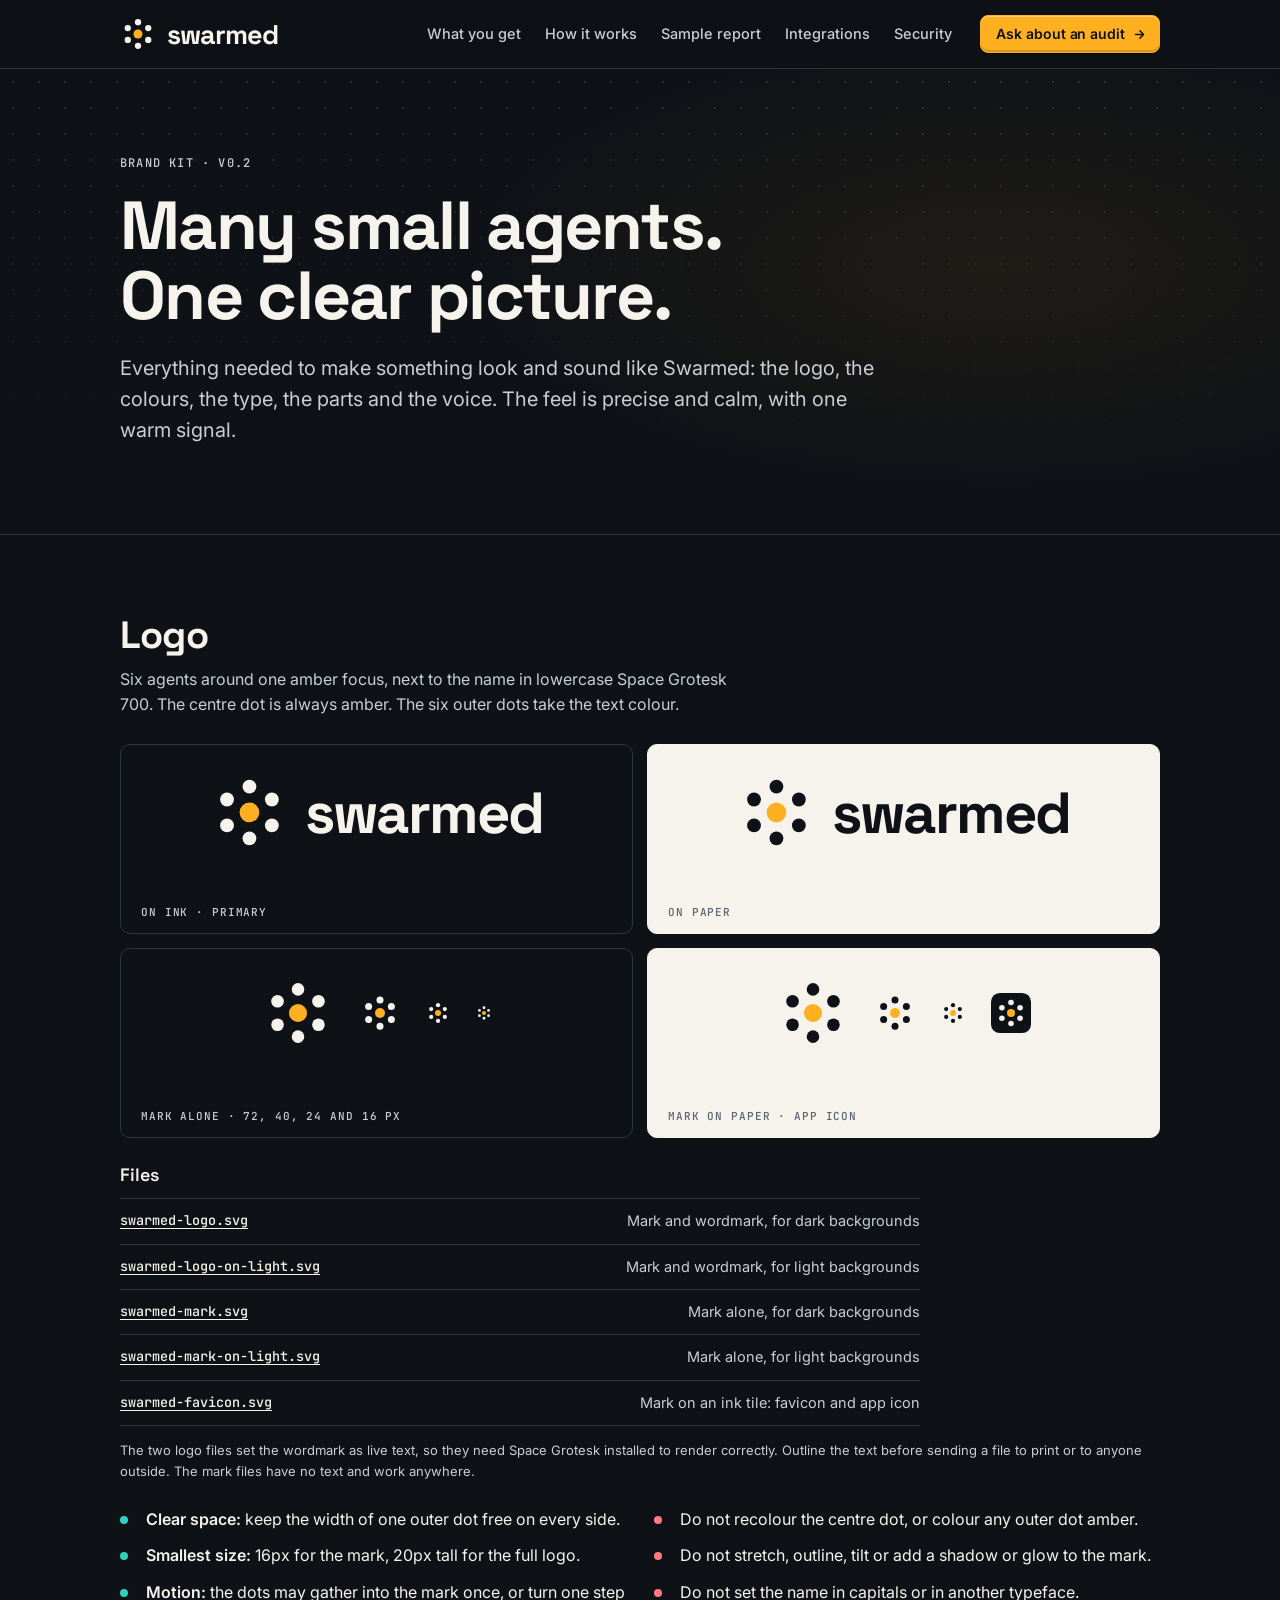
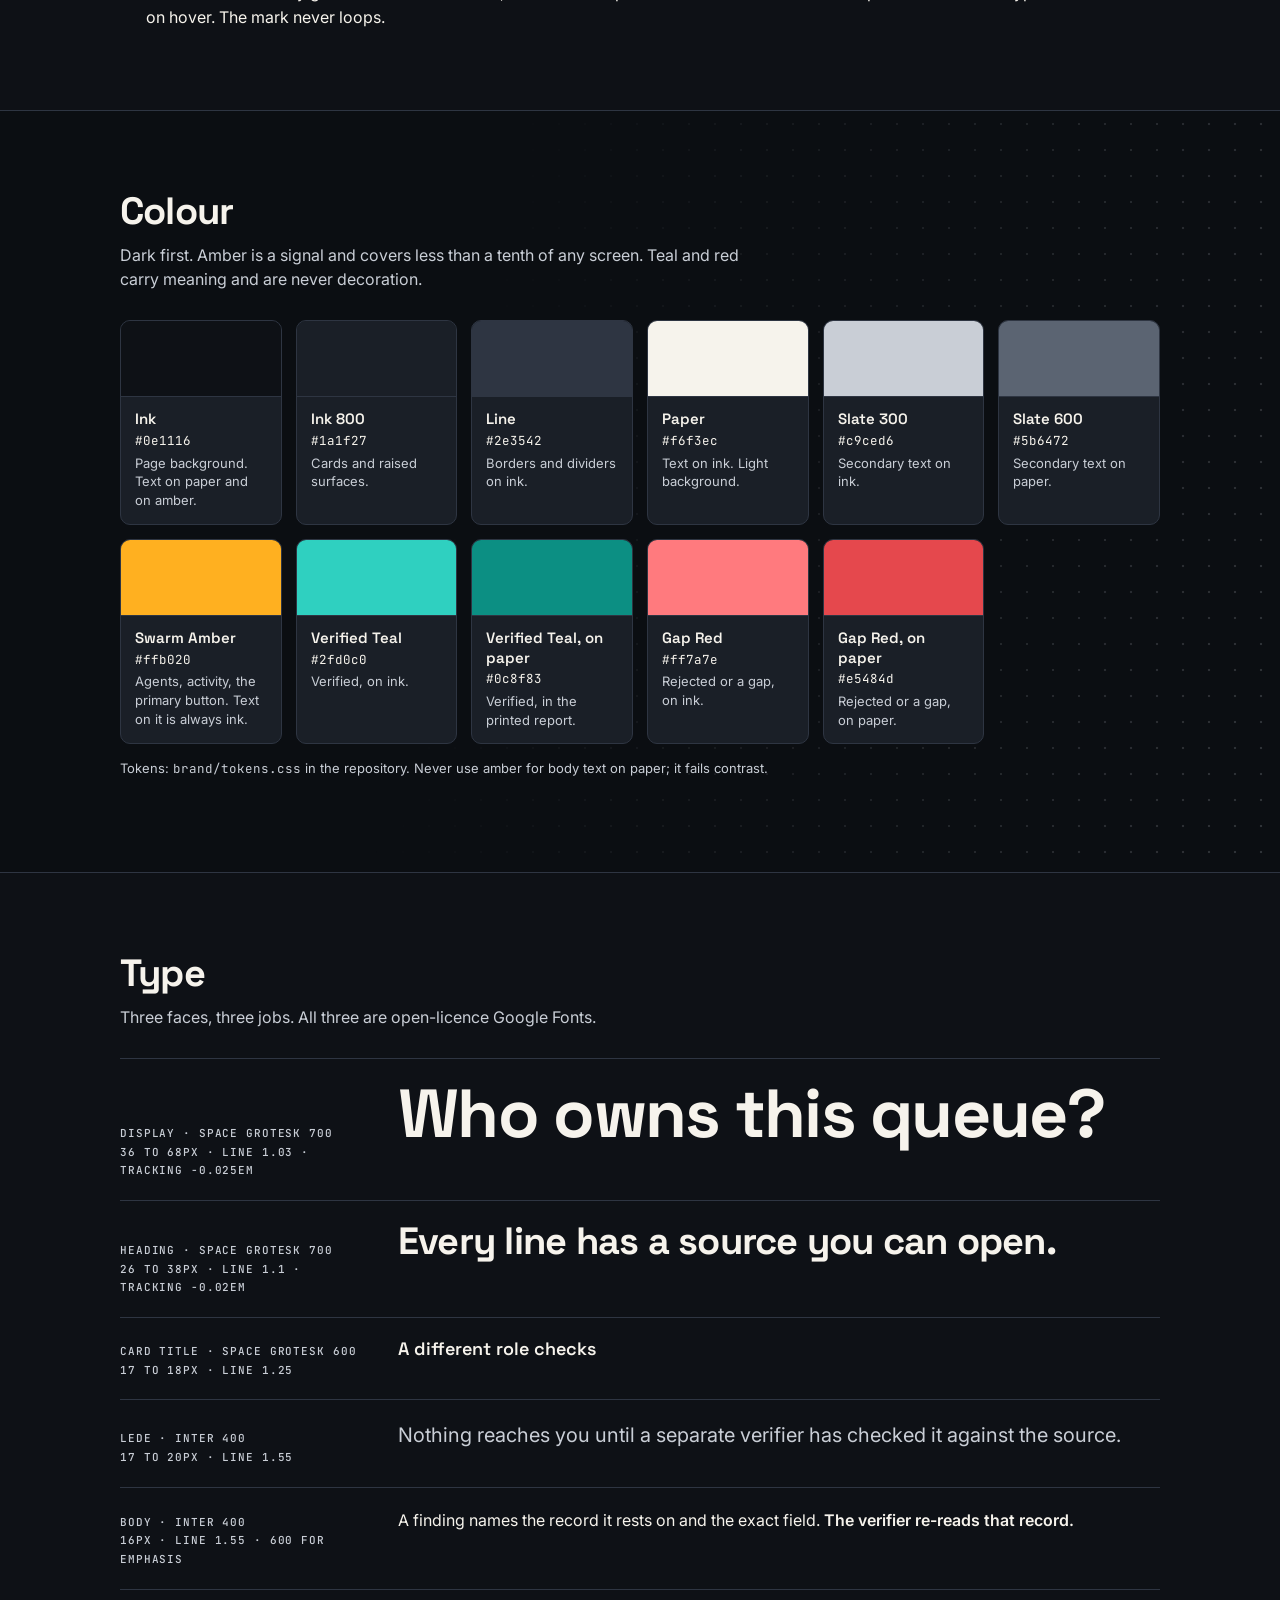
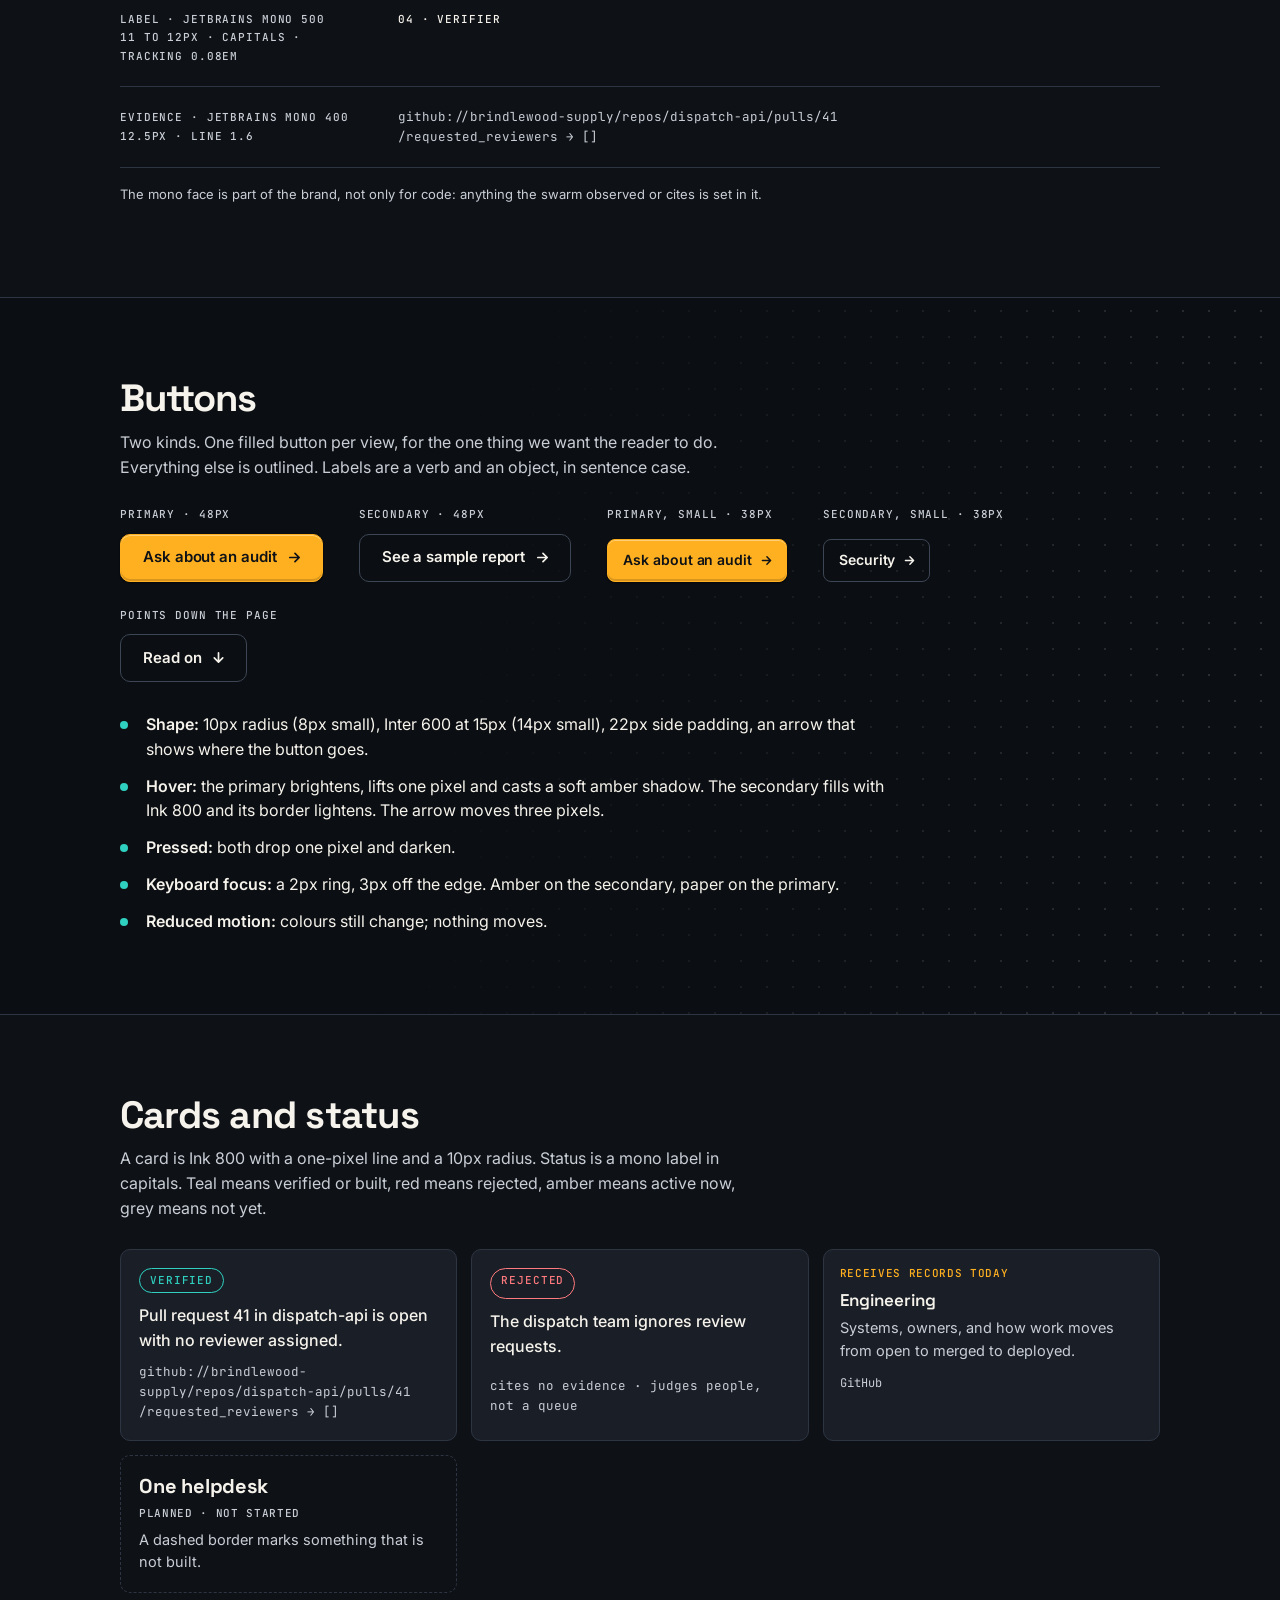
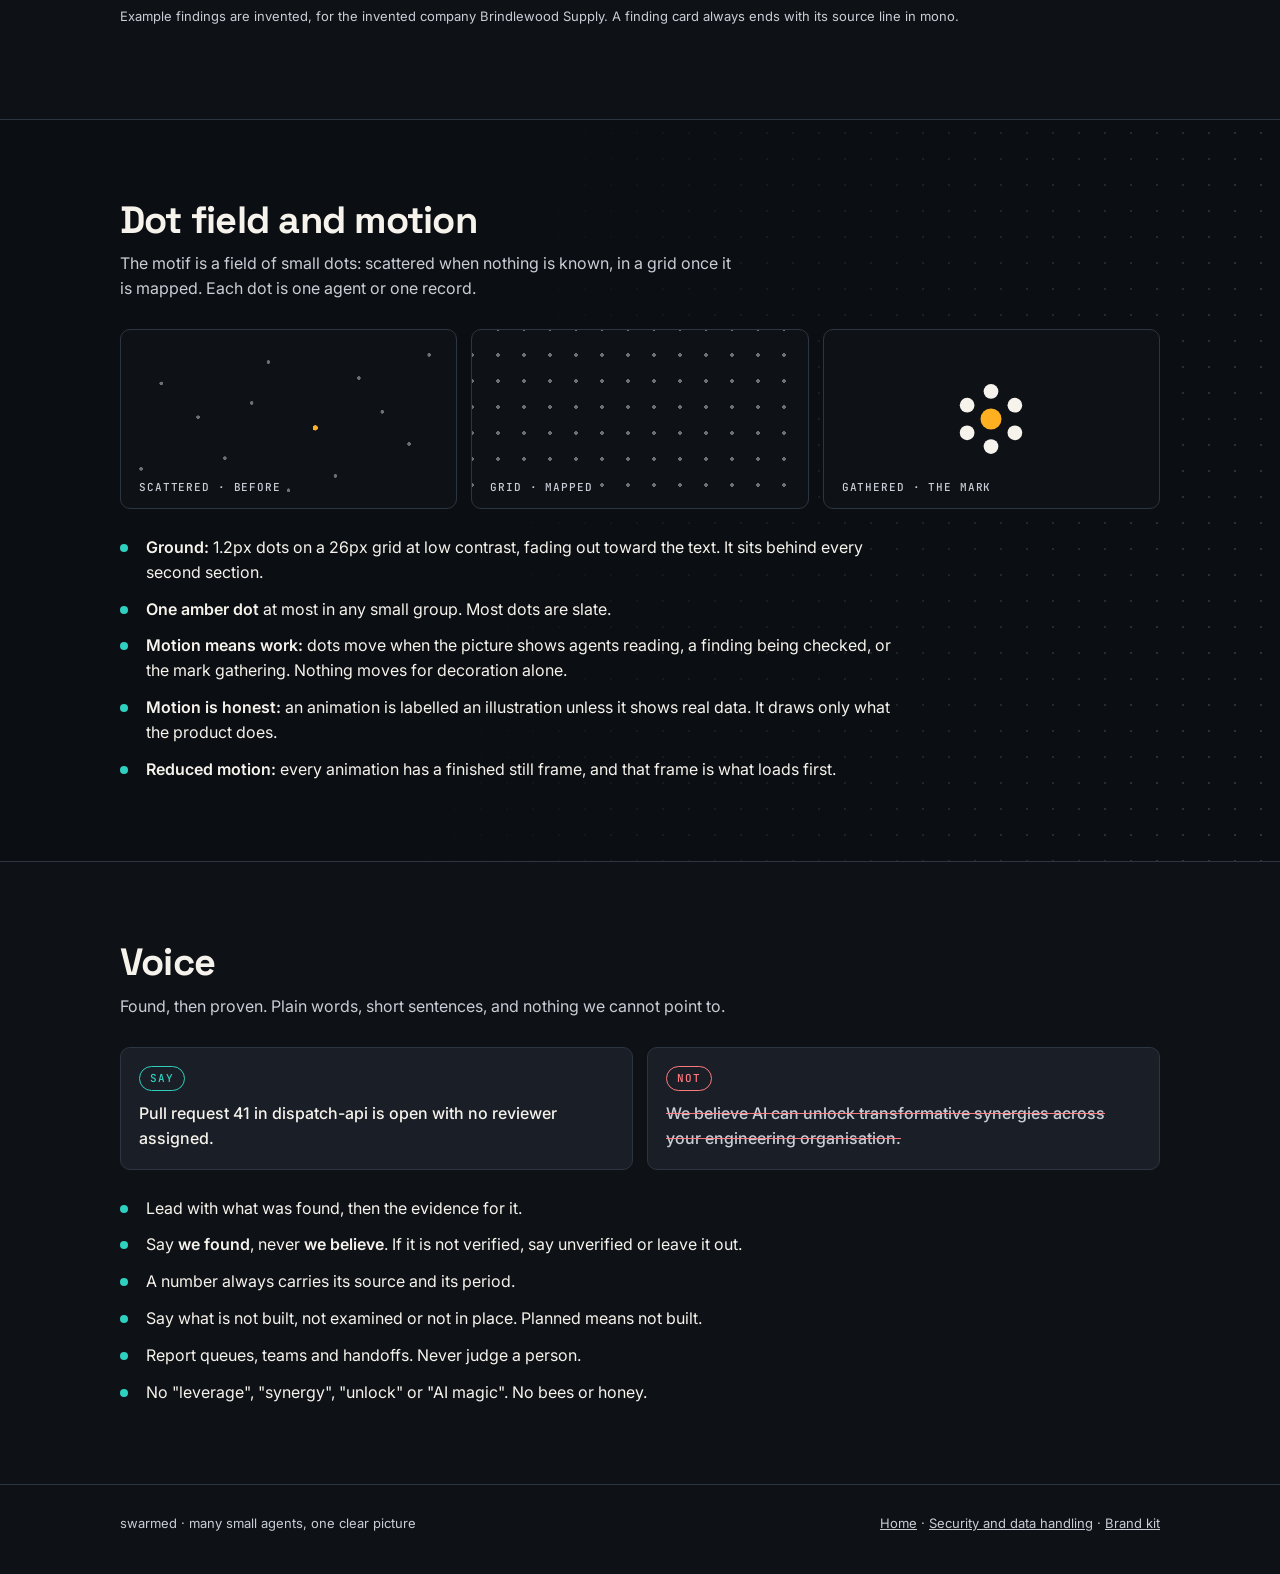
==== brand.html @ 045f090b "Publish site from swarmed main 166d226: logo, buttons, live run illustration, brand kit" ====
<!doctype html>
<html lang="en">
<head>
<meta charset="utf-8">
<meta name="viewport" content="width=device-width, initial-scale=1, viewport-fit=cover">
<link rel="preconnect" href="https://fonts.googleapis.com">
<link rel="preconnect" href="https://fonts.gstatic.com" crossorigin>
<link rel="stylesheet" href="https://fonts.googleapis.com/css2?family=Inter:wght@400;500;600&family=JetBrains+Mono:wght@400;500&family=Space+Grotesk:wght@600;700&display=swap">
<link rel="stylesheet" href="styles.css">
<link rel="icon" href="logos/swarmed-favicon.svg" type="image/svg+xml">
<title>Brand kit · Swarmed</title>
<meta name="description" content="The Swarmed logo, colours, type, buttons, cards, dot-field motif and voice rules.">
</head>
<body>
<header class="top"><div class="wrap bar">
  <a class="logo" href="index.html" aria-label="Swarmed, home"><svg class="mark" viewBox="0 0 64 64" aria-hidden="true"><g><circle class="o" cx="32.00" cy="11.00" r="5.6" style="--dx:-7px;--dy:-22px;--d:0ms"/><circle class="o" cx="50.19" cy="21.50" r="5.6" style="--dx:36px;--dy:-24px;--d:45ms"/><circle class="o" cx="50.19" cy="42.50" r="5.6" style="--dx:20px;--dy:8px;--d:90ms"/><circle class="o" cx="32.00" cy="53.00" r="5.6" style="--dx:9px;--dy:42px;--d:135ms"/><circle class="o" cx="13.81" cy="42.50" r="5.6" style="--dx:-34px;--dy:8px;--d:180ms"/><circle class="o" cx="13.81" cy="21.50" r="5.6" style="--dx:-18px;--dy:-24px;--d:225ms"/></g><circle class="c" cx="32" cy="32" r="8"/></svg><span>swarmed</span></a>
  <nav aria-label="Main"><a href="index.html#deliverable">What you get</a><a href="index.html#swarm">How it works</a><a href="index.html#report">Sample report</a><a href="index.html#integrations">Integrations</a><a href="security.html">Security</a></nav>
  <a class="btn primary sm" href="index.html#contact">Ask about an audit</a>
</div></header>
<div class="hero"><div class="wrap">
  <span class="eyebrow">Brand kit · v0.2</span>
  <h1>Many small agents. One clear picture.</h1>
  <p class="lede">Everything needed to make something look and sound like Swarmed: the logo, the colours, the type, the parts and the voice. The feel is precise and calm, with one warm signal.</p>
</div></div>

<section id="logo"><div class="wrap">
  <h2>Logo</h2>
  <p class="sub">Six agents around one amber focus, next to the name in lowercase Space Grotesk 700. The centre dot is always amber. The six outer dots take the text colour.</p>
  <div class="kit-logos">
    <div class="plate"><span class="lockup"><svg class="mark still" viewBox="0 0 64 64" aria-hidden="true"><g><circle class="o" cx="32.00" cy="11.00" r="5.6" style="--dx:-7px;--dy:-22px;--d:0ms"/><circle class="o" cx="50.19" cy="21.50" r="5.6" style="--dx:36px;--dy:-24px;--d:45ms"/><circle class="o" cx="50.19" cy="42.50" r="5.6" style="--dx:20px;--dy:8px;--d:90ms"/><circle class="o" cx="32.00" cy="53.00" r="5.6" style="--dx:9px;--dy:42px;--d:135ms"/><circle class="o" cx="13.81" cy="42.50" r="5.6" style="--dx:-34px;--dy:8px;--d:180ms"/><circle class="o" cx="13.81" cy="21.50" r="5.6" style="--dx:-18px;--dy:-24px;--d:225ms"/></g><circle class="c" cx="32" cy="32" r="8"/></svg><span>swarmed</span></span><span class="k">On ink · primary</span></div>
    <div class="plate light"><span class="lockup"><svg class="mark still" viewBox="0 0 64 64" aria-hidden="true"><g><circle class="o" cx="32.00" cy="11.00" r="5.6" style="--dx:-7px;--dy:-22px;--d:0ms"/><circle class="o" cx="50.19" cy="21.50" r="5.6" style="--dx:36px;--dy:-24px;--d:45ms"/><circle class="o" cx="50.19" cy="42.50" r="5.6" style="--dx:20px;--dy:8px;--d:90ms"/><circle class="o" cx="32.00" cy="53.00" r="5.6" style="--dx:9px;--dy:42px;--d:135ms"/><circle class="o" cx="13.81" cy="42.50" r="5.6" style="--dx:-34px;--dy:8px;--d:180ms"/><circle class="o" cx="13.81" cy="21.50" r="5.6" style="--dx:-18px;--dy:-24px;--d:225ms"/></g><circle class="c" cx="32" cy="32" r="8"/></svg><span>swarmed</span></span><span class="k">On paper</span></div>
    <div class="plate"><span class="sizes"><img src="logos/swarmed-mark.svg" alt="" width="72" height="72"><img src="logos/swarmed-mark.svg" alt="" width="40" height="40"><img src="logos/swarmed-mark.svg" alt="" width="24" height="24"><img src="logos/swarmed-mark.svg" alt="" width="16" height="16"></span><span class="k">Mark alone · 72, 40, 24 and 16 px</span></div>
    <div class="plate light"><span class="sizes"><img src="logos/swarmed-mark-on-light.svg" alt="" width="72" height="72"><img src="logos/swarmed-mark-on-light.svg" alt="" width="40" height="40"><img src="logos/swarmed-mark-on-light.svg" alt="" width="24" height="24"><img src="logos/swarmed-favicon.svg" alt="" width="40" height="40"></span><span class="k">Mark on paper · app icon</span></div>
  </div>
  <h3 class="group">Files</h3>
  <ul class="files">
    <li><a href="logos/swarmed-logo.svg" download>swarmed-logo.svg</a><span>Mark and wordmark, for dark backgrounds</span></li>
    <li><a href="logos/swarmed-logo-on-light.svg" download>swarmed-logo-on-light.svg</a><span>Mark and wordmark, for light backgrounds</span></li>
    <li><a href="logos/swarmed-mark.svg" download>swarmed-mark.svg</a><span>Mark alone, for dark backgrounds</span></li>
    <li><a href="logos/swarmed-mark-on-light.svg" download>swarmed-mark-on-light.svg</a><span>Mark alone, for light backgrounds</span></li>
    <li><a href="logos/swarmed-favicon.svg" download>swarmed-favicon.svg</a><span>Mark on an ink tile: favicon and app icon</span></li>
  </ul>
  <p class="note">The two logo files set the wordmark as live text, so they need Space Grotesk installed to render correctly. Outline the text before sending a file to print or to anyone outside. The mark files have no text and work anywhere.</p>
  <div class="split rules">
    <ul class="list"><li><span><b>Clear space:</b> keep the width of one outer dot free on every side.</span></li><li><span><b>Smallest size:</b> 16px for the mark, 20px tall for the full logo.</span></li><li><span><b>Motion:</b> the dots may gather into the mark once, or turn one step on hover. The mark never loops.</span></li></ul>
    <ul class="list no"><li><span>Do not recolour the centre dot, or colour any outer dot amber.</span></li><li><span>Do not stretch, outline, tilt or add a shadow or glow to the mark.</span></li><li><span>Do not set the name in capitals or in another typeface.</span></li></ul>
  </div>
</div></section>

<section id="colour" class="band"><div class="wrap">
  <h2>Colour</h2>
  <p class="sub">Dark first. Amber is a signal and covers less than a tenth of any screen. Teal and red carry meaning and are never decoration.</p>
  <div class="swatches">
    <div class="sw"><i style="background:#0e1116"></i><b>Ink</b><code>#0e1116</code><span>Page background. Text on paper and on amber.</span></div><div class="sw"><i style="background:#1a1f27"></i><b>Ink 800</b><code>#1a1f27</code><span>Cards and raised surfaces.</span></div><div class="sw"><i style="background:#2e3542"></i><b>Line</b><code>#2e3542</code><span>Borders and dividers on ink.</span></div><div class="sw"><i style="background:#f6f3ec"></i><b>Paper</b><code>#f6f3ec</code><span>Text on ink. Light background.</span></div><div class="sw"><i style="background:#c9ced6"></i><b>Slate 300</b><code>#c9ced6</code><span>Secondary text on ink.</span></div><div class="sw"><i style="background:#5b6472"></i><b>Slate 600</b><code>#5b6472</code><span>Secondary text on paper.</span></div>
  </div>
  <div class="swatches">
    <div class="sw"><i style="background:#ffb020"></i><b>Swarm Amber</b><code>#ffb020</code><span>Agents, activity, the primary button. Text on it is always ink.</span></div><div class="sw"><i style="background:#2fd0c0"></i><b>Verified Teal</b><code>#2fd0c0</code><span>Verified, on ink.</span></div><div class="sw"><i style="background:#0c8f83"></i><b>Verified Teal, on paper</b><code>#0c8f83</code><span>Verified, in the printed report.</span></div><div class="sw"><i style="background:#ff7a7e"></i><b>Gap Red</b><code>#ff7a7e</code><span>Rejected or a gap, on ink.</span></div><div class="sw"><i style="background:#e5484d"></i><b>Gap Red, on paper</b><code>#e5484d</code><span>Rejected or a gap, on paper.</span></div>
  </div>
  <p class="note">Tokens: <code>brand/tokens.css</code> in the repository. Never use amber for body text on paper; it fails contrast.</p>
</div></section>

<section id="type"><div class="wrap">
  <h2>Type</h2>
  <p class="sub">Three faces, three jobs. All three are open-licence Google Fonts.</p>
  <div class="scale">
    <div><span class="k">Display · Space Grotesk 700<br>36 to 68px · line 1.03 · tracking -0.025em</span><p style="font:700 clamp(36px,6.4vw,68px)/1.03 var(--display);letter-spacing:-.025em">Who owns this queue?</p></div>
    <div><span class="k">Heading · Space Grotesk 700<br>26 to 38px · line 1.1 · tracking -0.02em</span><p style="font:700 clamp(26px,3.6vw,38px)/1.1 var(--display);letter-spacing:-.02em">Every line has a source you can open.</p></div>
    <div><span class="k">Card title · Space Grotesk 600<br>17 to 18px · line 1.25</span><p style="font:600 18px/1.25 var(--display)">A different role checks</p></div>
    <div><span class="k">Lede · Inter 400<br>17 to 20px · line 1.55</span><p style="font-size:clamp(17px,2vw,20px);color:var(--muted)">Nothing reaches you until a separate verifier has checked it against the source.</p></div>
    <div><span class="k">Body · Inter 400<br>16px · line 1.55 · 600 for emphasis</span><p>A finding names the record it rests on and the exact field. <b style="font-weight:600">The verifier re-reads that record.</b></p></div>
    <div><span class="k">Label · JetBrains Mono 500<br>11 to 12px · capitals · tracking 0.08em</span><p class="k" style="color:var(--paper)">04 · Verifier</p></div>
    <div><span class="k">Evidence · JetBrains Mono 400<br>12.5px · line 1.6</span><p class="src">github://brindlewood-supply/repos/dispatch-api/pulls/41<br>/requested_reviewers → []</p></div>
  </div>
  <p class="note">The mono face is part of the brand, not only for code: anything the swarm observed or cites is set in it.</p>
</div></section>

<section id="buttons" class="band"><div class="wrap">
  <h2>Buttons</h2>
  <p class="sub">Two kinds. One filled button per view, for the one thing we want the reader to do. Everything else is outlined. Labels are a verb and an object, in sentence case.</p>
  <div class="specimens">
    <div><span class="k">Primary · 48px</span><a class="btn primary" href="#buttons">Ask about an audit</a></div>
    <div><span class="k">Secondary · 48px</span><a class="btn" href="#buttons">See a sample report</a></div>
    <div><span class="k">Primary, small · 38px</span><a class="btn primary sm" href="#buttons">Ask about an audit</a></div>
    <div><span class="k">Secondary, small · 38px</span><a class="btn sm" href="#buttons">Security</a></div>
    <div><span class="k">Points down the page</span><a class="btn down" href="#buttons">Read on</a></div>
  </div>
  <ul class="list tight">
    <li><span><b>Shape:</b> 10px radius (8px small), Inter 600 at 15px (14px small), 22px side padding, an arrow that shows where the button goes.</span></li>
    <li><span><b>Hover:</b> the primary brightens, lifts one pixel and casts a soft amber shadow. The secondary fills with Ink 800 and its border lightens. The arrow moves three pixels.</span></li>
    <li><span><b>Pressed:</b> both drop one pixel and darken.</span></li>
    <li><span><b>Keyboard focus:</b> a 2px ring, 3px off the edge. Amber on the secondary, paper on the primary.</span></li>
    <li><span><b>Reduced motion:</b> colours still change; nothing moves.</span></li>
  </ul>
</div></section>

<section id="cards"><div class="wrap">
  <h2>Cards and status</h2>
  <p class="sub">A card is Ink 800 with a one-pixel line and a 10px radius. Status is a mono label in capitals. Teal means verified or built, red means rejected, amber means active now, grey means not yet.</p>
  <div class="conns">
    <div class="finding"><span class="badge">Verified</span><p>Pull request 41 in dispatch-api is open with no reviewer assigned.</p><div class="src">github://brindlewood-supply/repos/dispatch-api/pulls/41<br>/requested_reviewers → []</div></div>
    <div class="finding"><span class="badge rejected">Rejected</span><p>The dispatch team ignores review requests.</p><div class="src">cites no evidence · judges people, not a queue</div></div>
    <div class="role on"><span class="state">Receives records today</span><h3>Engineering</h3><p>Systems, owners, and how work moves from open to merged to deployed.</p><span class="feeds">GitHub</span></div>
    <div class="conn plan"><span class="name">One helpdesk</span><span class="st">Planned · not started</span><p>A dashed border marks something that is not built.</p></div>
  </div>
  <p class="note">Example findings are invented, for the invented company Brindlewood Supply. A finding card always ends with its source line in mono.</p>
</div></section>

<section id="motif" class="band"><div class="wrap">
  <h2>Dot field and motion</h2>
  <p class="sub">The motif is a field of small dots: scattered when nothing is known, in a grid once it is mapped. Each dot is one agent or one record.</p>
  <div class="motifs">
    <div class="tile scatter"><span class="k">Scattered · before</span></div>
    <div class="tile grid-dots"><span class="k">Grid · mapped</span></div>
    <div class="tile"><img src="logos/swarmed-mark.svg" alt="" width="84" height="84"><span class="k">Gathered · the mark</span></div>
  </div>
  <ul class="list tight">
    <li><span><b>Ground:</b> 1.2px dots on a 26px grid at low contrast, fading out toward the text. It sits behind every second section.</span></li>
    <li><span><b>One amber dot</b> at most in any small group. Most dots are slate.</span></li>
    <li><span><b>Motion means work:</b> dots move when the picture shows agents reading, a finding being checked, or the mark gathering. Nothing moves for decoration alone.</span></li>
    <li><span><b>Motion is honest:</b> an animation is labelled an illustration unless it shows real data. It draws only what the product does.</span></li>
    <li><span><b>Reduced motion:</b> every animation has a finished still frame, and that frame is what loads first.</span></li>
  </ul>
</div></section>

<section id="voice"><div class="wrap">
  <h2>Voice</h2>
  <p class="sub">Found, then proven. Plain words, short sentences, and nothing we cannot point to.</p>
  <div class="voice">
    <div><span class="badge">Say</span><p>Pull request 41 in dispatch-api is open with no reviewer assigned.</p></div>
    <div><span class="badge rejected">Not</span><p>We believe AI can unlock transformative synergies across your engineering organisation.</p></div>
  </div>
  <ul class="list tight">
    <li><span>Lead with what was found, then the evidence for it.</span></li>
    <li><span>Say <b>we found</b>, never <b>we believe</b>. If it is not verified, say unverified or leave it out.</span></li>
    <li><span>A number always carries its source and its period.</span></li>
    <li><span>Say what is not built, not examined or not in place. Planned means not built.</span></li>
    <li><span>Report queues, teams and handoffs. Never judge a person.</span></li>
    <li><span>No "leverage", "synergy", "unlock" or "AI magic". No bees or honey.</span></li>
  </ul>
</div></section>
<footer class="wrap"><span>swarmed · many small agents, one clear picture</span><span><a href="index.html">Home</a> · <a href="security.html">Security and data handling</a> · <a href="brand.html">Brand kit</a></span></footer>
</body>
</html>
---- styles.css ----
/* Swarmed site. Tokens follow brand/tokens.css and brand/BRAND.md (dark-first, amber as signal only). */
:root {
  --ink: #0e1116; --ink-800: #1a1f27; --paper: #f6f3ec; --amber: #ffb020; --teal: #2fd0c0; --red: #ff7a7e;
  --muted: #c9ced6; --line: #2e3542;
  --display: "Space Grotesk", system-ui, sans-serif;
  --body: "Inter", system-ui, sans-serif;
  --mono: "JetBrains Mono", ui-monospace, monospace;
  --radius: 10px; --wrap: 1080px;
  color-scheme: dark;
}
* { box-sizing: border-box; }
html { scroll-behavior: smooth; }
body { margin: 0; background: var(--ink); color: var(--paper); font: 400 16px/1.55 var(--body); -webkit-font-smoothing: antialiased; }
a { color: inherit; }
a:focus-visible { outline: 2px solid var(--amber); outline-offset: 3px; border-radius: 4px; }
.wrap { max-width: var(--wrap); margin: 0 auto; padding-inline: max(20px, env(safe-area-inset-left, 0px)) max(20px, env(safe-area-inset-right, 0px)); }
.hero { position: relative; overflow: hidden; border-bottom: 1px solid var(--line); }
.hero .wrap { position: relative; padding-block: clamp(40px, 7vw, 88px); display: grid; gap: 22px; }
.eyebrow { font: 500 12px/1 var(--mono); letter-spacing: .1em; text-transform: uppercase; color: var(--muted); }
h1 { font: 700 clamp(36px, 6.4vw, 68px)/1.03 var(--display); letter-spacing: -0.025em; margin: 0; max-width: 16ch; text-wrap: balance; }
.lede { font-size: clamp(17px, 2vw, 20px); color: var(--muted); max-width: 58ch; margin: 0; }
.actions { display: flex; gap: 12px; flex-wrap: wrap; margin-top: 6px; }
section { padding-block: clamp(44px, 7vw, 80px); border-bottom: 1px solid var(--line); scroll-margin-top: 68px; }
h2 { font: 700 clamp(26px, 3.6vw, 38px)/1.1 var(--display); letter-spacing: -0.02em; margin: 0 0 10px; max-width: 24ch; text-wrap: balance; }
.sub { color: var(--muted); max-width: 62ch; margin: 0 0 28px; }
.grid { display: grid; gap: 16px; grid-template-columns: repeat(auto-fit, minmax(240px, 1fr)); }
.grid > * { min-width: 0; }
.item { border-top: 1px solid var(--line); padding-top: 16px; }
.item h3 { font: 600 18px/1.25 var(--display); margin: 0 0 6px; }
.item p { margin: 0; color: var(--muted); font-size: 15px; }
.steps { counter-reset: s; display: grid; gap: 0; }
.step { display: grid; grid-template-columns: 56px 1fr; gap: 8px; padding-block: 18px; border-top: 1px solid var(--line); }
.step::before { counter-increment: s; content: "0" counter(s); font: 500 14px/1.9 var(--mono); color: var(--amber); }
.step h3 { font: 600 18px/1.3 var(--display); margin: 0 0 4px; }
.step p { margin: 0; color: var(--muted); max-width: 64ch; }
.split { display: grid; gap: 28px; grid-template-columns: repeat(auto-fit, minmax(300px, 1fr)); align-items: start; }
.split > * { min-width: 0; }
.finding { background: var(--ink-800); border: 1px solid var(--line); border-radius: var(--radius); padding: 18px; display: grid; gap: 10px; }
.finding p { margin: 0; font-weight: 500; }
.badge { justify-self: start; font: 500 11px/1 var(--mono); letter-spacing: .08em; text-transform: uppercase; color: var(--teal); border: 1px solid currentColor; border-radius: 999px; padding: 6px 10px; }
.badge.rejected { color: var(--red); }
.src { font: 400 12.5px/1.6 var(--mono); color: var(--muted); overflow-wrap: anywhere; }
.note { font-size: 13px; color: var(--muted); }
.list { list-style: none; margin: 0; padding: 0; display: grid; gap: 12px; }
.list li { display: grid; grid-template-columns: 16px 1fr; gap: 10px; }
.list li::before { content: ""; width: 8px; height: 8px; border-radius: 50%; margin-top: 9px; background: var(--teal); }
.list.no li::before { background: var(--red); }
.list b { font-weight: 600; }
.scroll { overflow-x: auto; }
table { border-collapse: collapse; width: 100%; min-width: 560px; font-size: 15px; }
th, td { text-align: left; padding: 12px 16px 12px 0; border-bottom: 1px solid var(--line); vertical-align: top; }
th { font: 500 12px/1.3 var(--mono); letter-spacing: .08em; text-transform: uppercase; color: var(--muted); }
td { color: var(--muted); } td:first-child { color: var(--paper); font-weight: 500; }
.tiers .item .state { font: 500 11px/1 var(--mono); letter-spacing: .08em; text-transform: uppercase; color: var(--muted); display: block; margin-bottom: 10px; }
.tiers .item.now .state { color: var(--amber); }
.contact { background: var(--ink-800); border: 1px solid var(--line); border-radius: var(--radius); padding: clamp(20px, 4vw, 36px); display: grid; gap: 12px; }
.contact .addr { font: 500 16px/1.4 var(--mono); user-select: all; overflow-wrap: anywhere; }
footer { padding-block: 28px 40px; color: var(--muted); font-size: 13px; display: flex; justify-content: space-between; gap: 12px; flex-wrap: wrap; }
@media (prefers-reduced-motion: reduce) { html { scroll-behavior: auto; } }

/* --- Visuals and depth (2026-11) --- */
.facts { display: grid; grid-template-columns: repeat(auto-fit, minmax(170px, 1fr)); gap: 0; margin: 14px 0 0; border-top: 1px solid var(--line); max-width: 860px; }
.facts > div { padding: 14px 16px 0 0; }
.facts dt { font: 500 11px/1.3 var(--mono); letter-spacing: .08em; text-transform: uppercase; color: var(--muted); }
.facts dd { margin: 4px 0 0; font: 600 16px/1.3 var(--display); }
/* Dot-field motif as a section ground: a quiet grid that fades out to the left. */
.band { position: relative; background: #0b0e12; }
.band::before { content: ""; position: absolute; inset: 0; pointer-events: none; background-image: radial-gradient(circle, rgba(201, 206, 214, .2) 1.2px, transparent 1.6px); background-size: 26px 26px; -webkit-mask-image: linear-gradient(100deg, transparent 35%, #000 100%); mask-image: linear-gradient(100deg, transparent 35%, #000 100%); }
.band > .wrap { position: relative; }
.k { font: 500 11px/1.3 var(--mono); letter-spacing: .08em; text-transform: uppercase; color: var(--muted); }
.feeds { display: block; margin-top: 12px; font: 400 12px/1.5 var(--mono); color: var(--muted); }
.note a, .sub a, .faq a { text-underline-offset: 3px; }

/* How the swarm works */
.flow { list-style: none; margin: 0 0 18px; padding: 0; display: grid; gap: 14px; grid-template-columns: repeat(5, minmax(0, 1fr)); }
.stage { position: relative; background: var(--ink-800); border: 1px solid var(--line); border-radius: var(--radius); padding: 16px; display: flex; flex-direction: column; gap: 8px; }
.stage svg { width: 76px; height: 60px; }
.stage .d { fill: rgba(201, 206, 214, .55); } .stage .a { fill: var(--amber); } .stage .t { fill: var(--teal); } .stage .r { fill: var(--red); }
.stage .g { stroke: var(--teal); stroke-width: 1.5; stroke-dasharray: 3 4; fill: none; }
.stage .pg { fill: none; stroke: var(--muted); stroke-width: 1.5; } .stage .ln { stroke: var(--muted); stroke-width: 1.5; stroke-linecap: round; fill: none; opacity: .7; }
.stage h3 { font: 600 17px/1.25 var(--display); margin: 0; }
.stage p { margin: 0; color: var(--muted); font-size: 14px; }
.stage.gate { border-color: rgba(47, 208, 192, .55); }
.stage:not(:last-child)::after { content: ""; position: absolute; top: 46px; right: -15px; width: 14px; border-top: 2px dotted var(--muted); }
.chips { display: flex; flex-wrap: wrap; gap: 6px; margin-top: auto; padding-top: 6px; }
.chips i { font: 500 11px/1 var(--mono); font-style: normal; border: 1px solid var(--line); border-radius: 999px; padding: 5px 8px; color: var(--paper); }
@media (max-width: 960px) {
  .flow { grid-template-columns: 1fr; gap: 18px; }
  .stage { display: grid; grid-template-columns: 76px 1fr; column-gap: 16px; row-gap: 4px; }
  .stage svg { grid-row: 1 / span 4; }
  .stage > :not(svg) { grid-column: 2; }
  .stage:not(:last-child)::after { top: auto; bottom: -19px; right: auto; left: 53px; width: 0; height: 18px; border-top: 0; border-left: 2px dotted var(--muted); }
}

/* Deliverables */
.deliver { grid-template-columns: repeat(auto-fit, minmax(280px, 1fr)); gap: 24px 28px; margin-bottom: 22px; }
.deliver .num { font: 500 13px/1 var(--mono); color: var(--amber); display: block; margin-bottom: 10px; }
.deliver ul, .sheet ul { margin: 12px 0 0; padding: 0; list-style: none; display: grid; gap: 7px; font-size: 14.5px; }
.deliver li { position: relative; padding-left: 16px; }
.deliver li::before { content: ""; position: absolute; left: 0; top: .62em; width: 5px; height: 5px; border-radius: 50%; background: var(--muted); }

/* Sample report: a light sheet, as the real report prints. Colours follow its template. */
.sheet { background: #fffdf8; color: #0e1116; border-radius: var(--radius); border: 1px solid var(--line); max-width: 860px; max-height: 1260px; overflow: hidden; position: relative; box-shadow: 0 24px 60px rgba(0, 0, 0, .45); margin-bottom: 16px; }
.sheet::after { content: ""; position: absolute; inset: auto 0 0 0; height: 110px; background: linear-gradient(transparent, #fffdf8); }
.sheet-in { padding: clamp(20px, 5vw, 44px); font-size: 15px; }
.sheet p { margin: 8px 0; }
.s-eye, .sheet dt, .sheet th { font: 500 11px/1.3 var(--mono); letter-spacing: .08em; text-transform: uppercase; color: #5b6472; }
.s-h1 { font: 700 clamp(26px, 4.6vw, 38px)/1.1 var(--display); letter-spacing: -.02em; margin: 6px 0 10px; }
.s-h2 { font: 700 20px/1.2 var(--display); margin: 30px 0 4px; padding-top: 18px; border-top: 1px solid #d9d5ca; }
.s-muted, .s-who, .s-foot { color: #5b6472; } .s-who, .s-foot { font-size: 13px; }
.s-meta { display: grid; grid-template-columns: repeat(auto-fit, minmax(150px, 1fr)); gap: 14px; margin: 20px 0 0; }
.sheet dd { margin: 2px 0 0; font-weight: 600; }
.s-finding { border: 1px solid #d9d5ca; border-radius: 10px; padding: 14px 16px; margin: 12px 0; }
.s-finding > p { font-weight: 500; } .s-finding > p.s-basis { font-weight: 400; font-size: 14px; } .s-basis span { color: #5b6472; }
.s-badge { font: 500 11px/1 var(--mono); letter-spacing: .06em; text-transform: uppercase; color: #0c8f83; border: 1px solid currentColor; border-radius: 999px; padding: 5px 9px; display: inline-block; }
.s-rank { font: 600 13px/1 var(--mono); color: #5b6472; margin-left: 6px; }
.s-score { display: flex; gap: 22px; margin: 4px 0 8px; }
.s-ev, .s-mono { font: 400 12.5px/1.6 var(--mono); overflow-wrap: anywhere; }
.s-ev { margin-top: 10px; padding-top: 10px; border-top: 1px dashed #d9d5ca; }
.sheet ul { padding-left: 20px; list-style: disc; margin: 8px 0; }
.s-table { overflow-x: auto; } .sheet table { min-width: 0; font-size: 13.5px; }
.sheet th, .sheet td { border-bottom-color: #d9d5ca; padding: 8px 12px 8px 0; color: inherit; font-weight: 400; }
.s-foot { margin-top: 28px; padding-top: 14px; border-top: 1px solid #d9d5ca; }

/* Finding walkthrough */
.walk { display: grid; gap: 16px; grid-template-columns: repeat(auto-fit, minmax(min(100%, 420px), 1fr)); margin-bottom: 16px; }
.wstep { background: var(--ink-800); border: 1px solid var(--line); border-radius: var(--radius); padding: 18px; display: grid; gap: 12px; align-content: start; min-width: 0; }
.wstep p { margin: 0; color: var(--muted); font-size: 14.5px; }
.code { margin: 0; font: 400 12.5px/1.65 var(--mono); white-space: pre-wrap; overflow-wrap: anywhere; color: var(--paper); border-left: 2px solid var(--line); padding-left: 12px; }
.code .c { color: var(--muted); }
.checks { list-style: none; margin: 0; padding: 0; display: grid; gap: 8px; font-size: 14.5px; }
.checks li { display: grid; grid-template-columns: 18px 1fr; gap: 8px; align-items: baseline; }
.checks li::before { content: "✓"; color: var(--teal); font: 600 13px/1 var(--mono); }
.verdicts { display: grid; grid-template-columns: auto 1fr; gap: 10px 12px; align-items: center; }
.verdicts .to { color: var(--muted); font-size: 14.5px; }

/* Roles */
.roles { display: grid; gap: 14px; grid-template-columns: repeat(auto-fit, minmax(230px, 1fr)); margin-bottom: 28px; }
.role { border: 1px solid var(--line); border-radius: var(--radius); padding: 16px; }
.role .state { font: 500 11px/1.3 var(--mono); letter-spacing: .06em; text-transform: uppercase; color: var(--muted); display: block; margin-bottom: 10px; }
.role.on { background: var(--ink-800); } .role.on .state { color: var(--amber); }
.role.ver { background: var(--ink-800); border-color: rgba(47, 208, 192, .55); } .role.ver .state { color: var(--teal); }
.role h3 { font: 600 17px/1.25 var(--display); margin: 0 0 6px; }
.role p { margin: 0; color: var(--muted); font-size: 14.5px; }
.list.tight { max-width: 78ch; }

/* Integrations */
.group { font: 600 18px/1.2 var(--display); margin: 26px 0 12px; display: flex; align-items: center; gap: 10px; }
.group span { font: 500 12px/1 var(--mono); color: var(--muted); border: 1px solid var(--line); border-radius: 999px; padding: 4px 8px; }
.conns { display: grid; gap: 14px; grid-template-columns: repeat(auto-fit, minmax(250px, 1fr)); }
.conn { background: var(--ink-800); border: 1px solid var(--line); border-radius: var(--radius); padding: 18px; display: grid; gap: 8px; align-content: start; }
.conn .name { font: 700 20px/1.2 var(--display); letter-spacing: -.01em; display: flex; align-items: center; gap: 10px; }
.conn .name img { height: 36px; width: auto; margin: -6px 0 -6px -8px; }
.conn .st { font: 500 11px/1.3 var(--mono); letter-spacing: .06em; text-transform: uppercase; color: var(--muted); }
.conn .st.built { color: var(--teal); }
.conn p { margin: 0; color: var(--muted); font-size: 14.5px; }
.conn.plan { background: none; border-style: dashed; }
.note.tm { font-size: 12px; max-width: 86ch; }

/* FAQ */
.faq { max-width: 800px; border-top: 1px solid var(--line); }
.faq details { border-bottom: 1px solid var(--line); }
.faq summary { cursor: pointer; list-style: none; padding: 16px 28px 16px 0; font: 600 17px/1.3 var(--display); position: relative; }
.faq summary::-webkit-details-marker { display: none; }
.faq summary::after { content: "+"; position: absolute; right: 4px; top: 14px; font: 400 20px/1 var(--mono); color: var(--amber); }
.faq details[open] summary::after { content: "−"; }
.faq summary:focus-visible { outline: 2px solid var(--amber); outline-offset: 3px; border-radius: 4px; }
.faq p { margin: 0 0 18px; color: var(--muted); max-width: 68ch; }
/* The hero grid must not grow past the viewport: its overflow is hidden, so a wide track would clip silently. */
.hero .wrap { grid-template-columns: minmax(0, 1fr); }
@media (max-width: 480px) { .facts { grid-template-columns: 1fr 1fr; } }
@media (max-width: 480px) { .code { font-size: 11.5px; padding-left: 10px; } }

/* --- Header, logo, buttons and the hero illustration (2026-11, brand kit v0.2: see brand.html) --- */
.top { position: sticky; top: 0; z-index: 20; background: rgba(14, 17, 22, .84); -webkit-backdrop-filter: blur(14px); backdrop-filter: blur(14px); border-bottom: 1px solid var(--line); }
.bar { display: flex; align-items: center; gap: 12px 28px; min-height: 68px; }
.logo { display: inline-flex; align-items: center; gap: 11px; font: 700 27px/1 var(--display); letter-spacing: -0.035em; text-decoration: none; margin-right: auto; padding-block: 6px; }
.logo .mark { width: 36px; height: 36px; overflow: visible; }
.mark .o { fill: var(--paper); } .mark .c { fill: var(--amber); }
.mark g { transform-origin: 32px 32px; transition: transform .6s cubic-bezier(.3, .7, .2, 1); }
.logo:hover .mark g { transform: rotate(60deg); }
.top nav { display: flex; gap: 6px 24px; font-size: 14.5px; font-weight: 500; }
.top nav a { color: var(--muted); text-decoration: none; padding-block: 8px; white-space: nowrap; background: linear-gradient(var(--amber), var(--amber)) left bottom / 0 2px no-repeat; transition: color .16s, background-size .2s; }
.top nav a:hover, .top nav a[aria-current="page"] { color: var(--paper); }
.top nav a:hover, .top nav a[aria-current="page"] { background-size: 100% 2px; }
@media (max-width: 880px) {
  .top { position: static; }
  .bar { flex-wrap: wrap; padding-block: 12px 0; }
  .top nav { order: 3; flex: 0 0 100%; overflow-x: auto; scrollbar-width: none; gap: 22px; padding-bottom: 4px; }
  .top nav::-webkit-scrollbar { display: none; }
  .logo { font-size: 25px; } .logo .mark { width: 32px; height: 32px; }
}

/* Buttons: one filled (amber, ink text), one outlined. 48px tall, 38px in the header. */
.btn { --bg: transparent; --fg: var(--paper); --bd: #3d4655;
  display: inline-flex; align-items: center; justify-content: center; gap: 10px; min-height: 48px; padding: 0 20px 0 22px;
  font: 600 15px/1.1 var(--body); letter-spacing: -0.005em; text-decoration: none; cursor: pointer;
  color: var(--fg); background-color: var(--bg); border: 1px solid var(--bd); border-radius: var(--radius);
  transition: background-color .16s, border-color .16s, box-shadow .16s, transform .12s; }
.btn::after { content: ""; flex: none; width: 15px; height: 15px; background: currentColor; transition: transform .16s;
  -webkit-mask: url("data:image/svg+xml,%3Csvg xmlns='http://www.w3.org/2000/svg' viewBox='0 0 16 16'%3E%3Cpath d='M3 8h9.5M8.5 3.5 13 8l-4.5 4.5' fill='none' stroke='%23000' stroke-width='1.8' stroke-linecap='round' stroke-linejoin='round'/%3E%3C/svg%3E") center / contain no-repeat;
  mask: url("data:image/svg+xml,%3Csvg xmlns='http://www.w3.org/2000/svg' viewBox='0 0 16 16'%3E%3Cpath d='M3 8h9.5M8.5 3.5 13 8l-4.5 4.5' fill='none' stroke='%23000' stroke-width='1.8' stroke-linecap='round' stroke-linejoin='round'/%3E%3C/svg%3E") center / contain no-repeat; }
.btn.down::after { transform: rotate(90deg); }
.btn:hover { --bg: var(--ink-800); --bd: var(--muted); }
.btn:hover::after { transform: translateX(3px); }
.btn.down:hover::after { transform: rotate(90deg) translateX(3px); }
.btn:active { transform: translateY(1px); --bg: #12161c; }
.btn:focus-visible { outline: 2px solid var(--amber); outline-offset: 3px; }
.btn.primary { --bg: var(--amber); --fg: var(--ink); --bd: var(--amber); box-shadow: inset 0 1px 0 rgba(255, 255, 255, .38), inset 0 -2px 0 rgba(14, 17, 22, .16), 0 1px 2px rgba(0, 0, 0, .5); }
.btn.primary:hover { --bg: #ffc04d; --bd: #ffc04d; transform: translateY(-1px); box-shadow: inset 0 1px 0 rgba(255, 255, 255, .38), inset 0 -2px 0 rgba(14, 17, 22, .16), 0 8px 24px -8px rgba(255, 176, 32, .6); }
.btn.primary:active { --bg: #eda116; --bd: #eda116; transform: translateY(1px); box-shadow: inset 0 2px 4px rgba(14, 17, 22, .3); }
.btn.primary:focus-visible { outline-color: var(--paper); }
.btn.sm { min-height: 38px; padding: 0 13px 0 15px; font-size: 14px; border-radius: 8px; gap: 8px; }
.btn.sm::after { width: 13px; height: 13px; }
@media (max-width: 480px) { .actions .btn { flex: 1 1 100%; } }

/* Hero: copy left, the run illustration right. The illustration box has a fixed aspect ratio, so nothing shifts when the script starts. */
.hero { background: radial-gradient(60% 70% at 78% 42%, rgba(255, 176, 32, .07), transparent 70%), var(--ink); }
.hero::before { content: ""; position: absolute; inset: 0; pointer-events: none; background-image: radial-gradient(circle, rgba(201, 206, 214, .16) 1.2px, transparent 1.6px); background-size: 26px 26px; -webkit-mask-image: linear-gradient(180deg, #000, transparent 85%); mask-image: linear-gradient(180deg, #000, transparent 85%); }
.hero-copy { display: grid; gap: 22px; align-content: center; min-width: 0; }
.hero-grid h1 { font-size: clamp(36px, 4.5vw, 56px); max-width: none; }
.hero-grid h1 span { display: block; }
.viz-wrap { margin: 0; min-width: 0; }
.viz { position: relative; aspect-ratio: 10 / 9; width: 100%; max-width: 540px; margin-inline: auto; }
.viz canvas { position: absolute; inset: 0; width: 100%; height: 100%; }
.vl { position: absolute; font: 500 11px/1 var(--mono); letter-spacing: .06em; text-transform: uppercase; color: var(--muted); white-space: nowrap; }
.vl.mid { transform: translateX(-50%); } .vl.teal { color: var(--teal); } .vl.red { color: var(--red); }
.viz-wrap figcaption { font-size: 12.5px; color: var(--muted); max-width: 540px; margin: 10px auto 0; }
@media (min-width: 961px) {
  .hero .hero-grid { grid-template-columns: minmax(0, 1.12fr) minmax(0, .88fr); column-gap: 36px; align-items: center; }
  .hero-grid .facts { grid-column: 1 / -1; max-width: none; }
}
@media (max-width: 480px) { .vl { font-size: 9.5px; letter-spacing: .04em; } }

/* The mark gathers once on load. */
@keyframes gather { from { transform: translate(var(--dx), var(--dy)); opacity: 0; } }
@keyframes core { from { transform: scale(.2); opacity: 0; } }
.mark .o { animation: gather .9s cubic-bezier(.2, .8, .2, 1) var(--d, 0ms) backwards; }
.mark .c { transform-origin: 32px 32px; animation: core .6s ease-out backwards; }
@media (prefers-reduced-motion: reduce) {
  .mark .o, .mark .c { animation: none; }
  .mark g, .btn, .btn::after, .top nav a { transition: none; }
  .btn.primary:hover, .btn:active, .btn.primary:active { transform: none; }
}

/* --- Brand kit page (brand.html) --- */
.mark.still .o, .mark.still .c { animation: none; }
.kit-logos { display: grid; gap: 14px; grid-template-columns: repeat(auto-fit, minmax(min(100%, 400px), 1fr)); }
.plate { background: var(--ink); border: 1px solid var(--line); border-radius: var(--radius); min-height: 190px; padding: 28px 20px 14px; display: grid; gap: 18px; justify-items: center; align-content: space-between; }
.plate.light { background: var(--paper); color: var(--ink); border-color: var(--paper); } .plate.light .k { color: #5b6472; } .plate.light .mark .o { fill: var(--ink); }
.plate .k { justify-self: start; }
.lockup { display: inline-flex; align-items: center; gap: 16px; font: 700 clamp(40px, 9vw, 58px)/1 var(--display); letter-spacing: -0.035em; margin-block: auto; }
.lockup .mark { width: 1.36em; height: 1.36em; }
.sizes { display: flex; align-items: center; gap: 26px; margin-block: auto; }
.files { list-style: none; margin: 0 0 14px; padding: 0; border-top: 1px solid var(--line); max-width: 800px; }
.files li { display: flex; flex-wrap: wrap; gap: 4px 18px; justify-content: space-between; padding: 11px 0; border-bottom: 1px solid var(--line); }
.files a { font: 500 13.5px/1.5 var(--mono); text-underline-offset: 3px; } .files span { color: var(--muted); font-size: 14.5px; }
.rules { margin-top: 26px; }
.swatches { display: grid; gap: 14px; grid-template-columns: repeat(auto-fill, minmax(158px, 1fr)); margin-bottom: 14px; }
.sw { background: var(--ink-800); border: 1px solid var(--line); border-radius: var(--radius); overflow: hidden; display: grid; gap: 3px; padding-bottom: 14px; align-content: start; }
.sw i { height: 76px; border-bottom: 1px solid var(--line); margin-bottom: 9px; } .sw > :not(i) { padding-inline: 14px; }
.sw b { font: 600 15px/1.3 var(--display); } .sw code, .note code { font: 400 12.5px/1.5 var(--mono); } .sw span { color: var(--muted); font-size: 13px; line-height: 1.45; }
.scale { border-bottom: 1px solid var(--line); margin-bottom: 16px; }
.scale > div { display: grid; grid-template-columns: 250px minmax(0, 1fr); gap: 8px 28px; align-items: baseline; padding-block: 20px; border-top: 1px solid var(--line); }
.scale p { margin: 0; overflow-wrap: anywhere; } .scale .k { line-height: 1.7; }
@media (max-width: 720px) { .scale > div { grid-template-columns: minmax(0, 1fr); } }
.specimens { display: flex; flex-wrap: wrap; gap: 26px 36px; margin-bottom: 30px; }
.specimens > div { display: grid; gap: 12px; justify-items: start; }
.motifs { display: grid; gap: 14px; grid-template-columns: repeat(auto-fit, minmax(220px, 1fr)); margin-bottom: 26px; }
.tile { position: relative; height: 180px; background: var(--ink); border: 1px solid var(--line); border-radius: var(--radius); display: grid; place-items: center; overflow: hidden; }
.tile .k { position: absolute; left: 14px; bottom: 12px; background: var(--ink); padding: 2px 4px; }
.tile.grid-dots { background-image: radial-gradient(circle, rgba(201, 206, 214, .5) 1.6px, transparent 2px); background-size: 26px 26px; background-position: 13px 12px; }
.tile.scatter { background-image: radial-gradient(circle at 12% 30%, rgba(201,206,214,.5) 1.6px, transparent 2px), radial-gradient(circle at 31% 72%, rgba(201,206,214,.5) 1.6px, transparent 2px), radial-gradient(circle at 44% 18%, rgba(201,206,214,.5) 1.6px, transparent 2px), radial-gradient(circle at 58% 55%, #ffb020 2.4px, transparent 2.8px), radial-gradient(circle at 71% 27%, rgba(201,206,214,.5) 1.6px, transparent 2px), radial-gradient(circle at 86% 64%, rgba(201,206,214,.5) 1.6px, transparent 2px), radial-gradient(circle at 23% 49%, rgba(201,206,214,.5) 1.6px, transparent 2px), radial-gradient(circle at 64% 82%, rgba(201,206,214,.5) 1.6px, transparent 2px), radial-gradient(circle at 92% 14%, rgba(201,206,214,.5) 1.6px, transparent 2px), radial-gradient(circle at 39% 41%, rgba(201,206,214,.5) 1.6px, transparent 2px), radial-gradient(circle at 78% 46%, rgba(201,206,214,.5) 1.6px, transparent 2px), radial-gradient(circle at 6% 78%, rgba(201,206,214,.5) 1.6px, transparent 2px), radial-gradient(circle at 50% 90%, rgba(201,206,214,.5) 1.6px, transparent 2px); }
.voice { display: grid; gap: 14px; grid-template-columns: repeat(auto-fit, minmax(min(100%, 300px), 1fr)); margin-bottom: 26px; }
.voice > div { background: var(--ink-800); border: 1px solid var(--line); border-radius: var(--radius); padding: 18px; display: grid; gap: 10px; align-content: start; }
.voice p { margin: 0; font-weight: 500; } .voice .rejected + p { color: var(--muted); text-decoration: line-through; text-decoration-color: var(--red); }
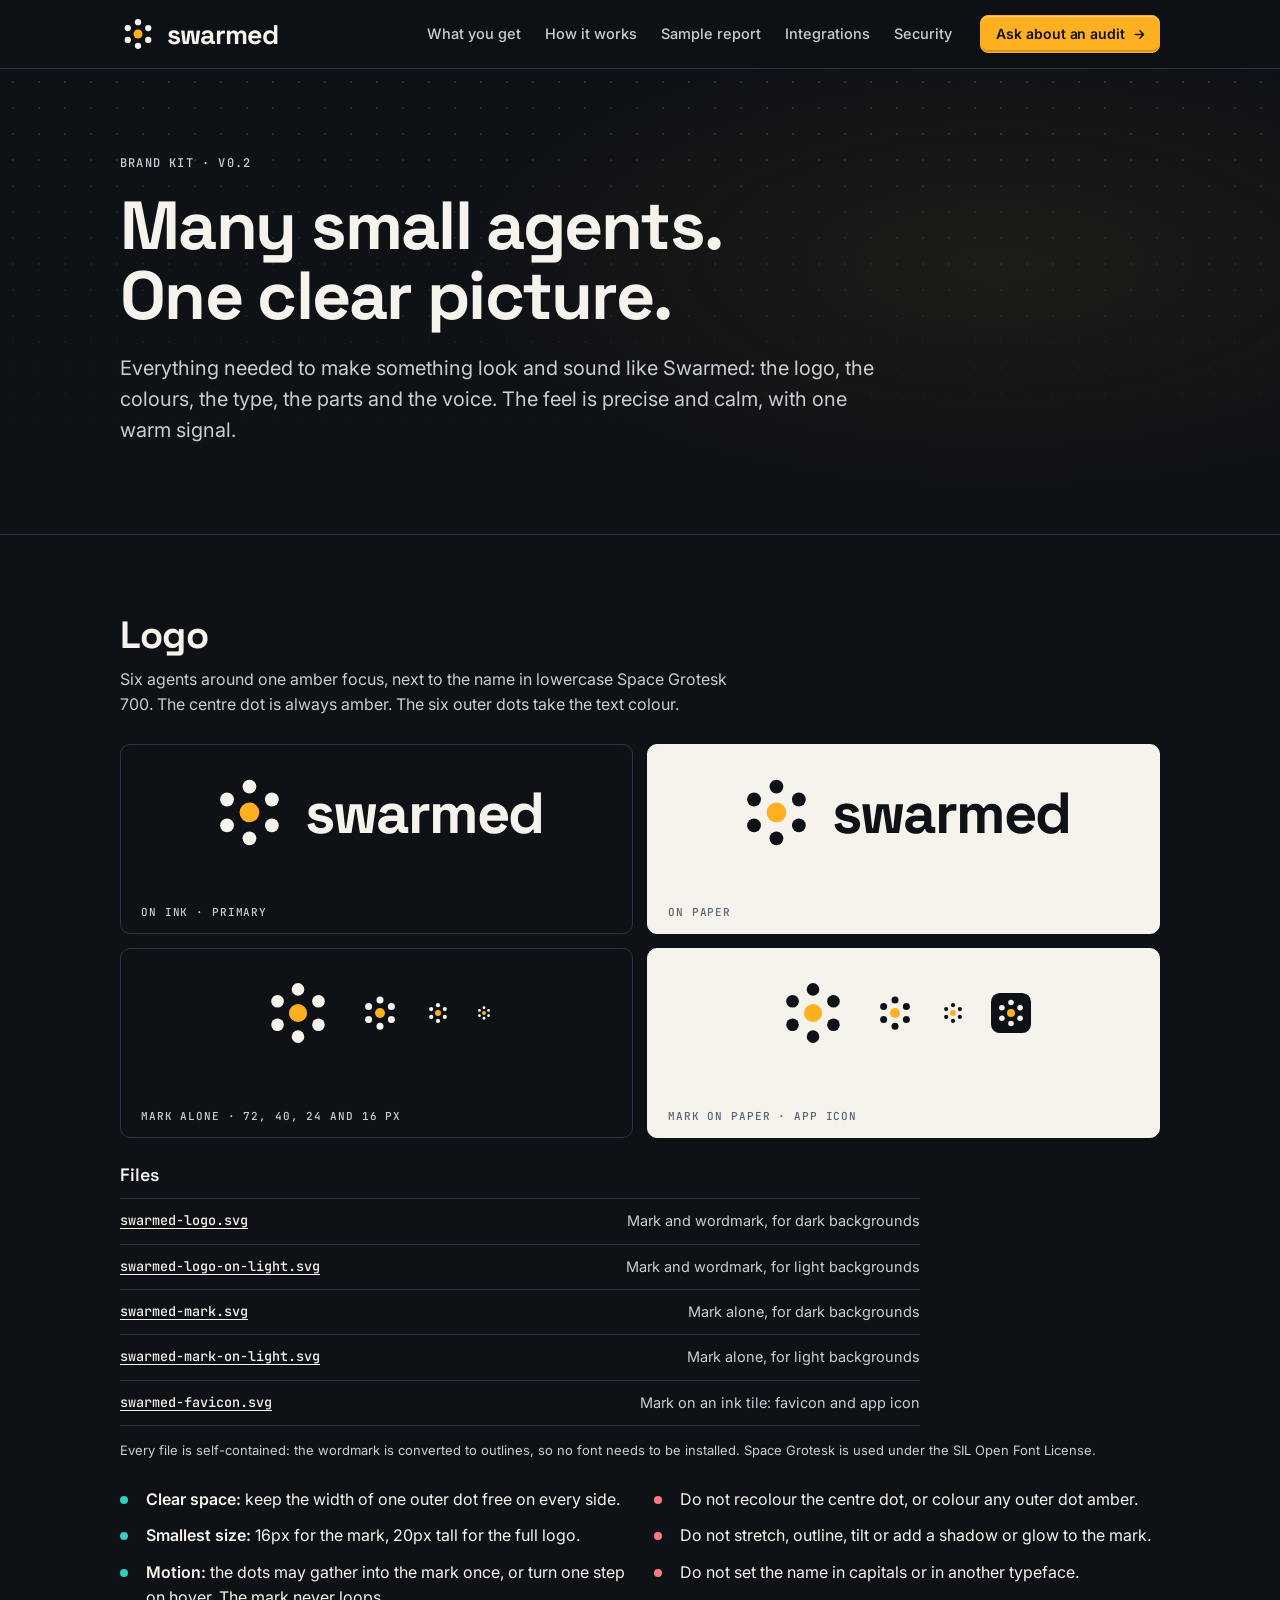
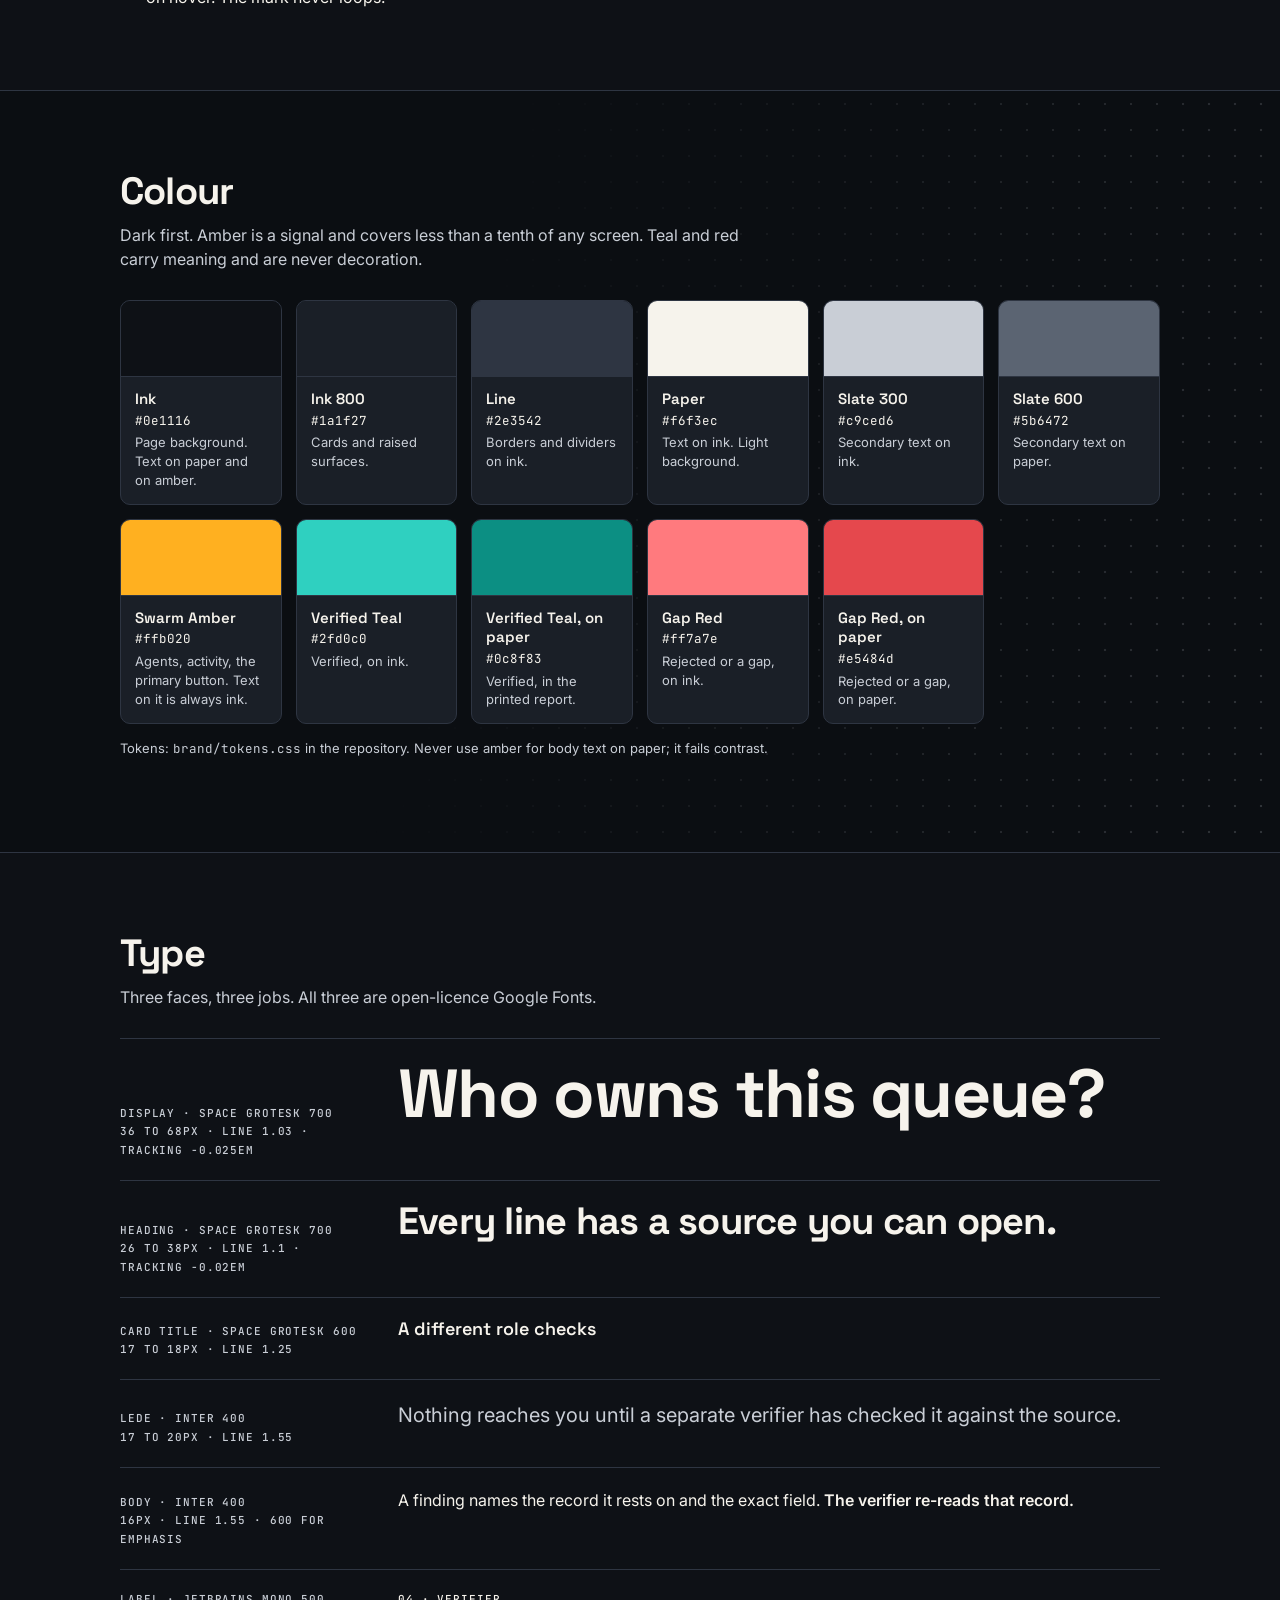
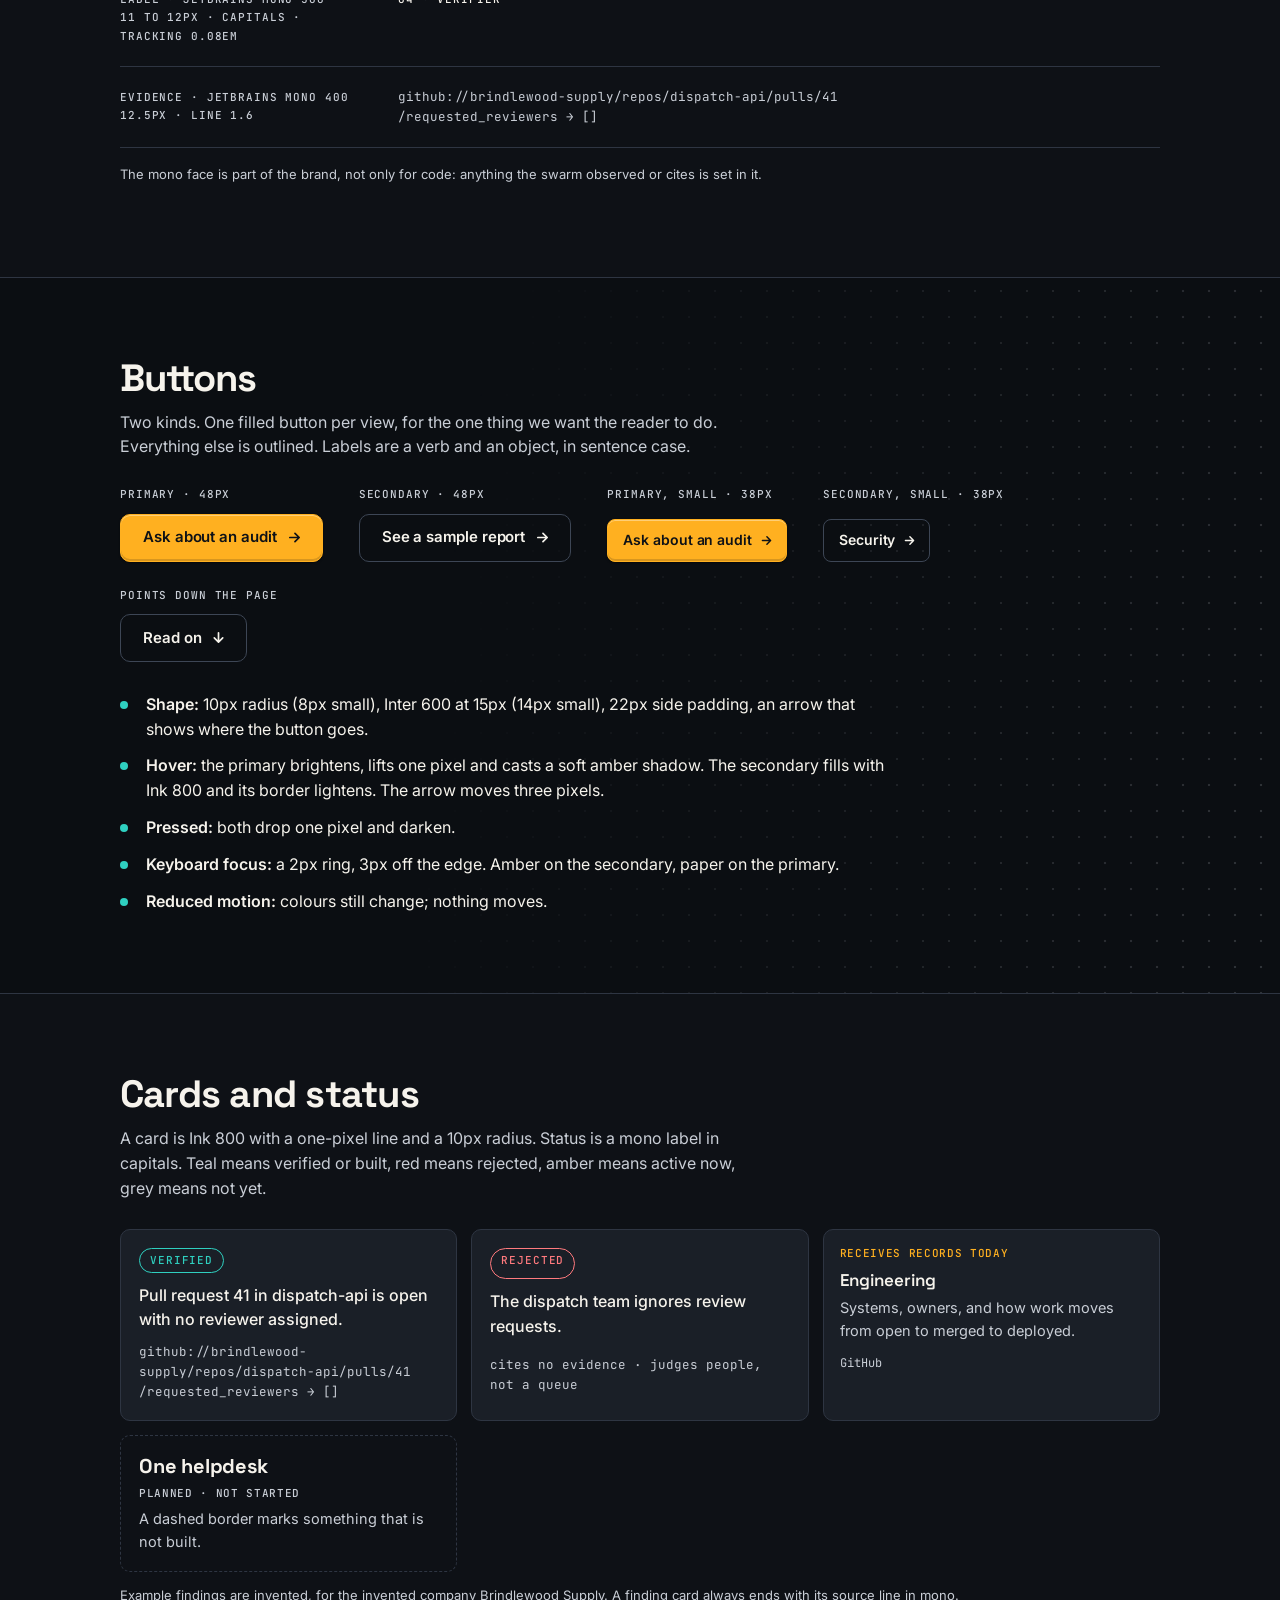
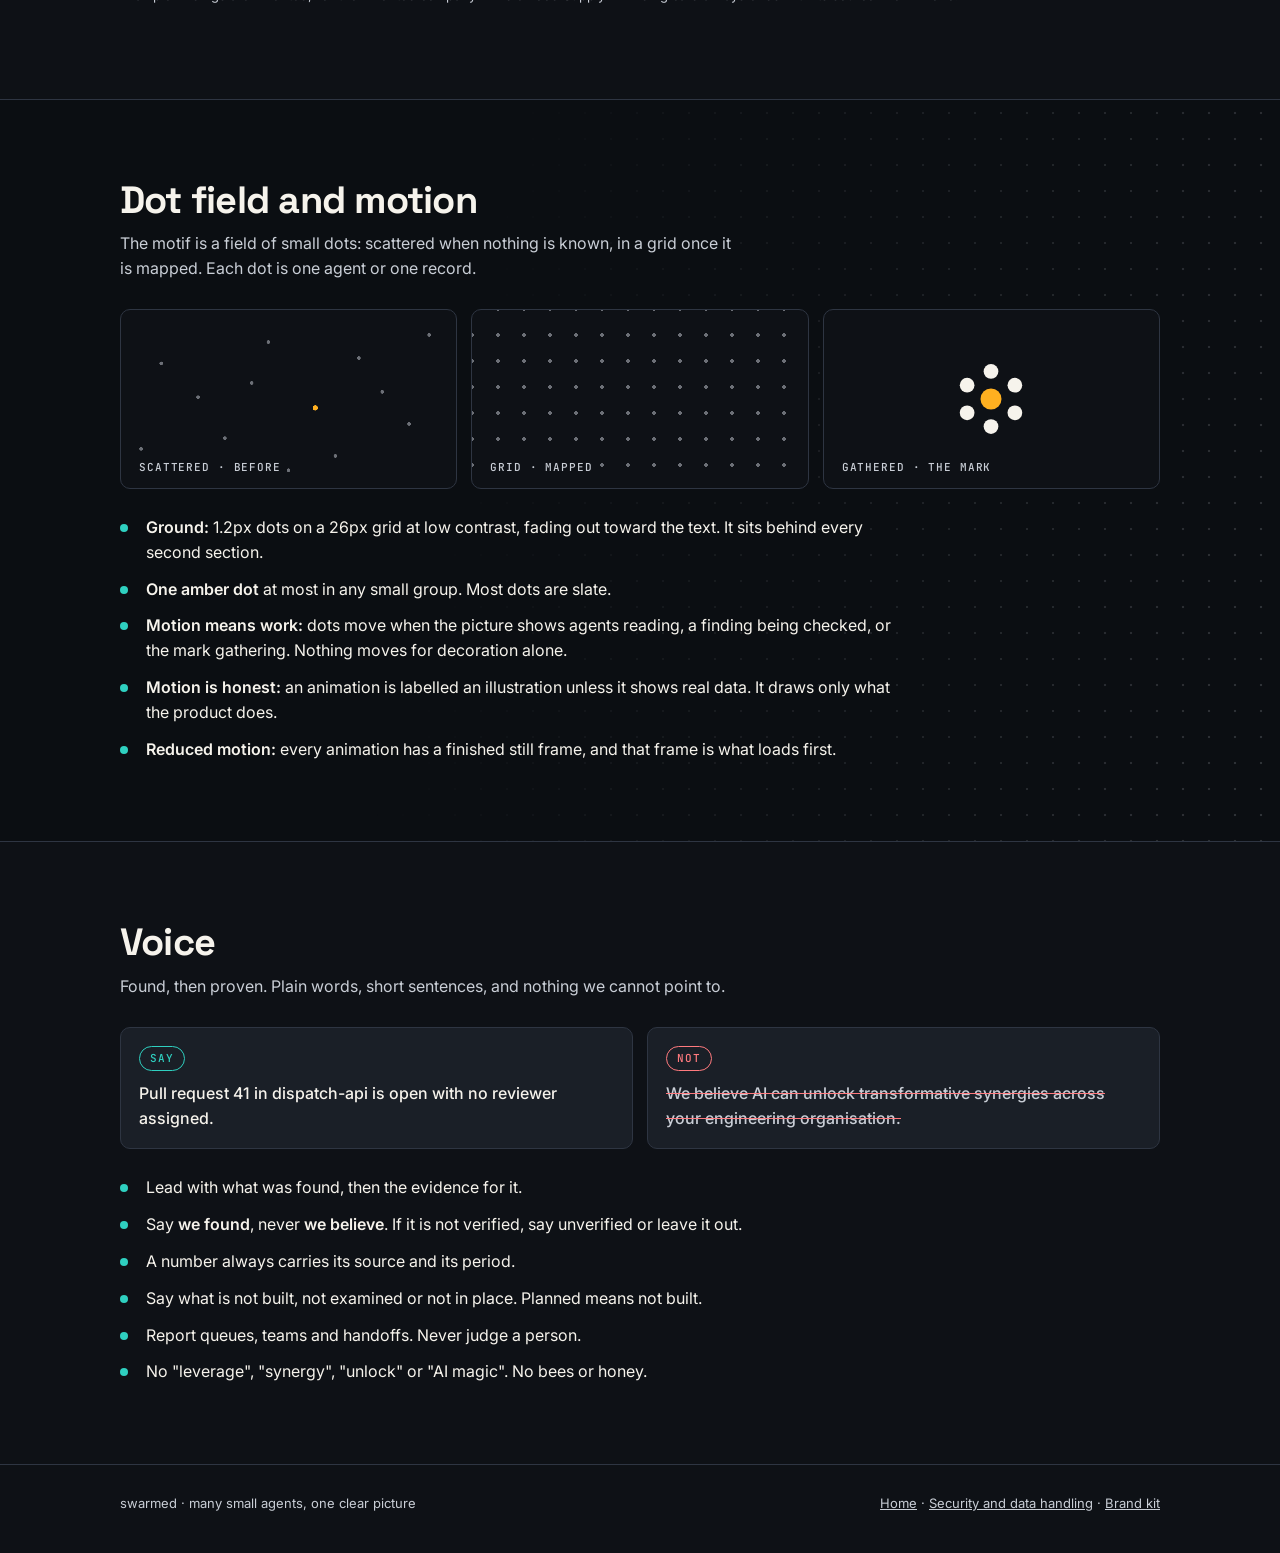
==== commit c7b57bd9: "Publish site from swarmed main b41e321: wordmark outlined in the logo files Co-Authored-By: Claude F" ====
--- a/brand.html
+++ b/brand.html
@@ -40,7 +40,7 @@
     <li><a href="logos/swarmed-mark-on-light.svg" download>swarmed-mark-on-light.svg</a><span>Mark alone, for light backgrounds</span></li>
     <li><a href="logos/swarmed-favicon.svg" download>swarmed-favicon.svg</a><span>Mark on an ink tile: favicon and app icon</span></li>
   </ul>
-  <p class="note">The two logo files set the wordmark as live text, so they need Space Grotesk installed to render correctly. Outline the text before sending a file to print or to anyone outside. The mark files have no text and work anywhere.</p>
+  <p class="note">Every file is self-contained: the wordmark is converted to outlines, so no font needs to be installed. Space Grotesk is used under the SIL Open Font License.</p>
   <div class="split rules">
     <ul class="list"><li><span><b>Clear space:</b> keep the width of one outer dot free on every side.</span></li><li><span><b>Smallest size:</b> 16px for the mark, 20px tall for the full logo.</span></li><li><span><b>Motion:</b> the dots may gather into the mark once, or turn one step on hover. The mark never loops.</span></li></ul>
     <ul class="list no"><li><span>Do not recolour the centre dot, or colour any outer dot amber.</span></li><li><span>Do not stretch, outline, tilt or add a shadow or glow to the mark.</span></li><li><span>Do not set the name in capitals or in another typeface.</span></li></ul>
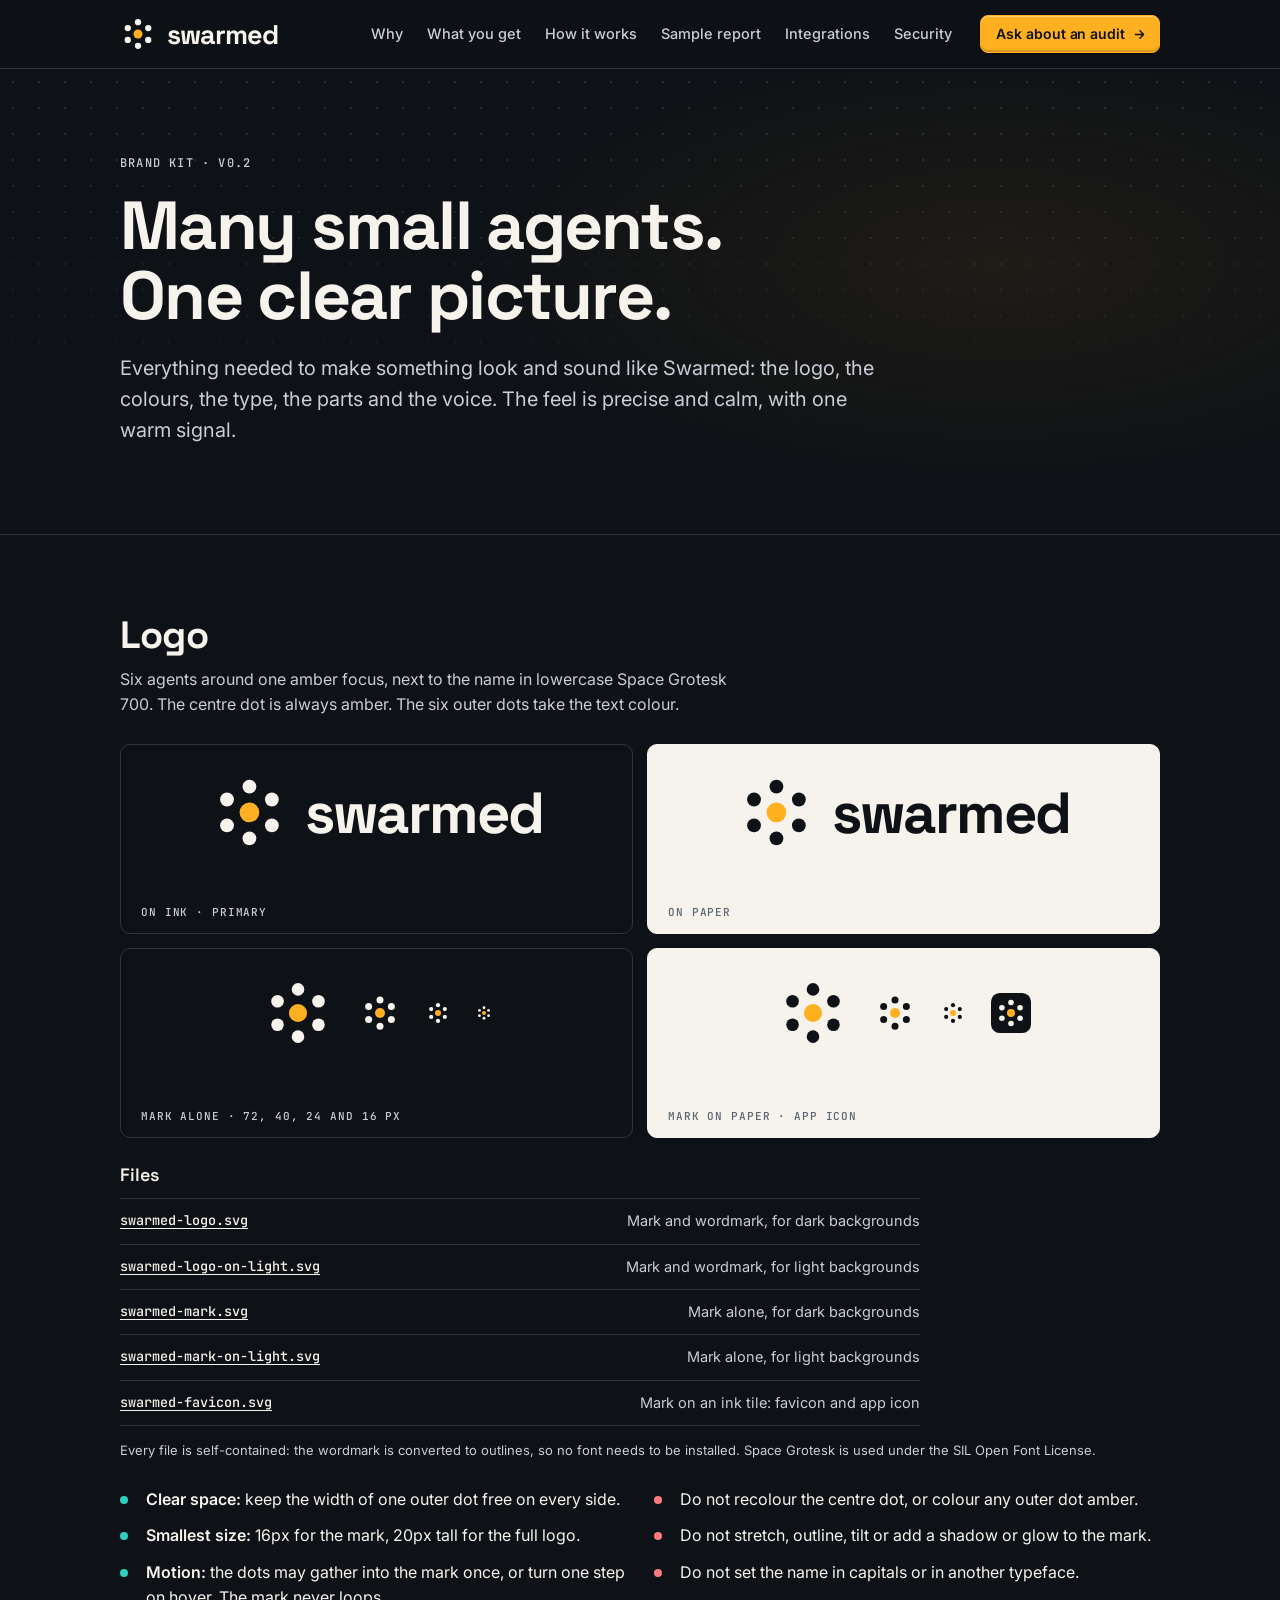
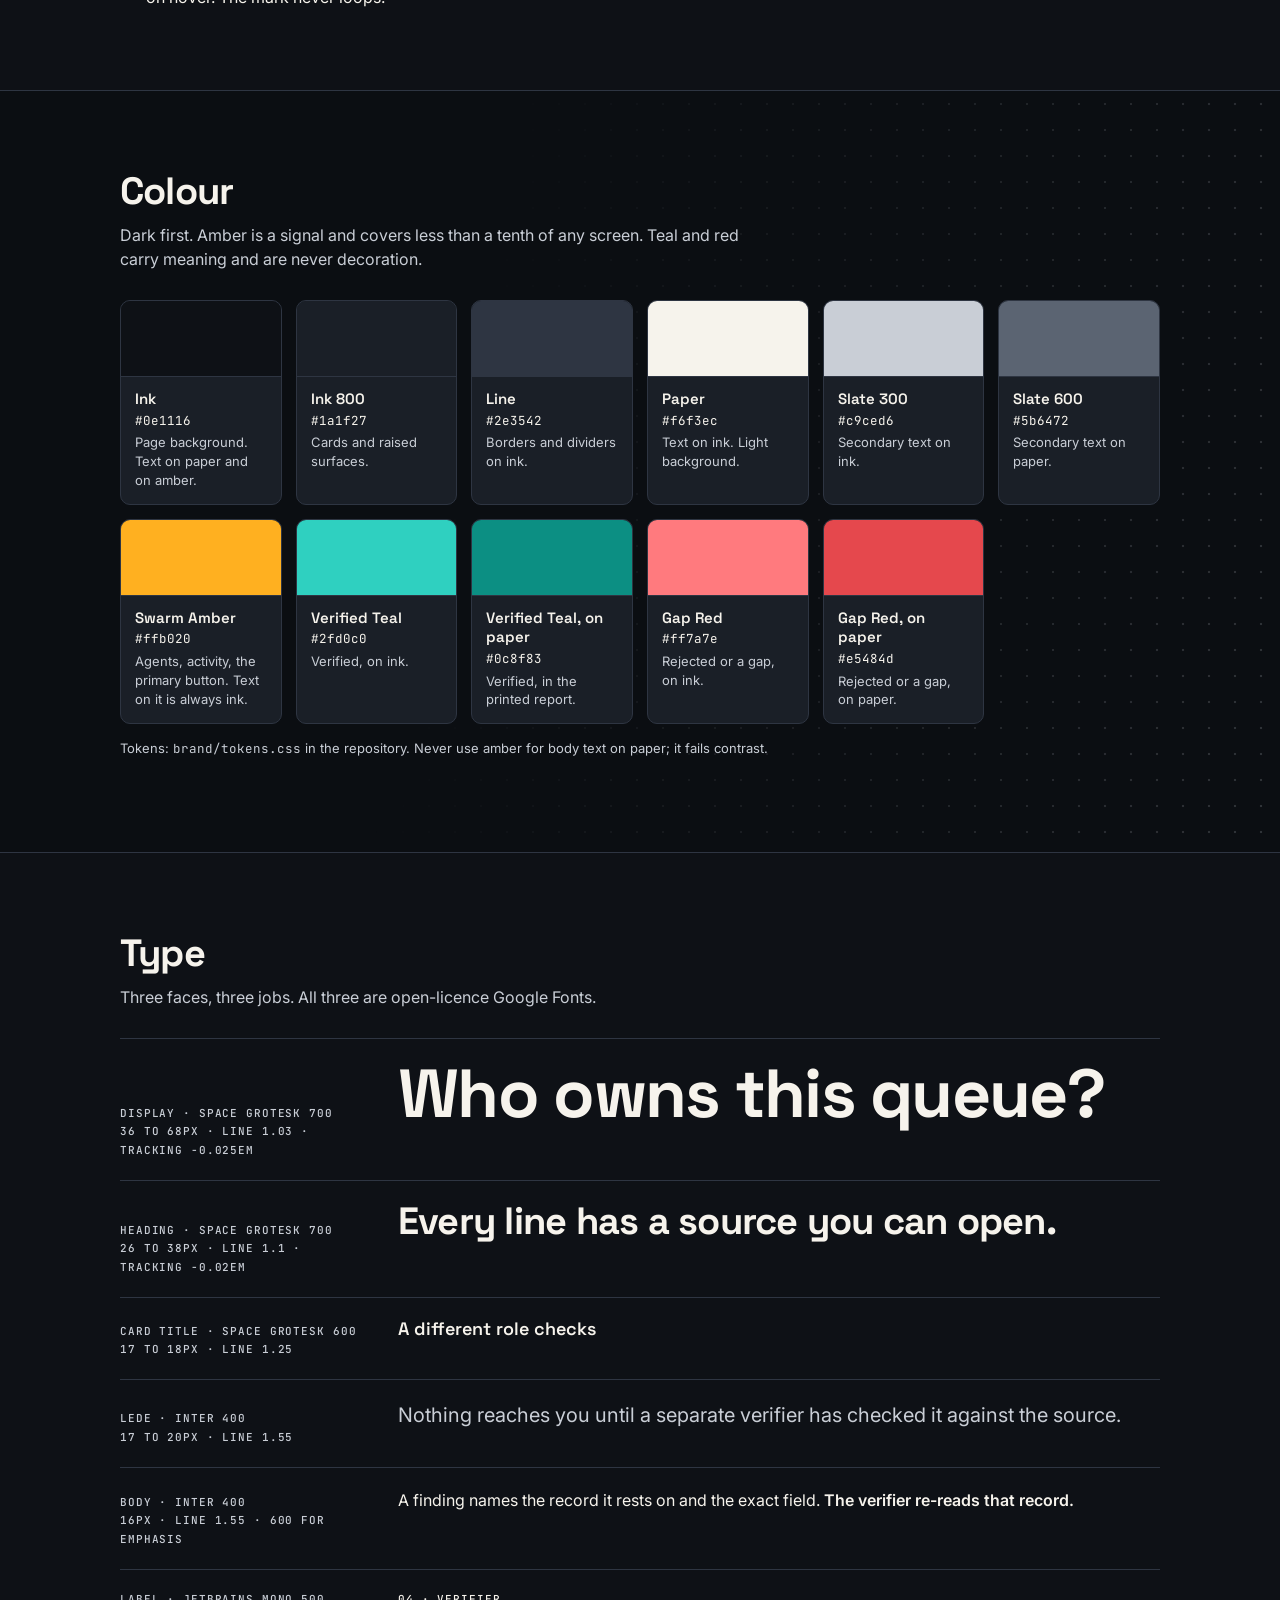
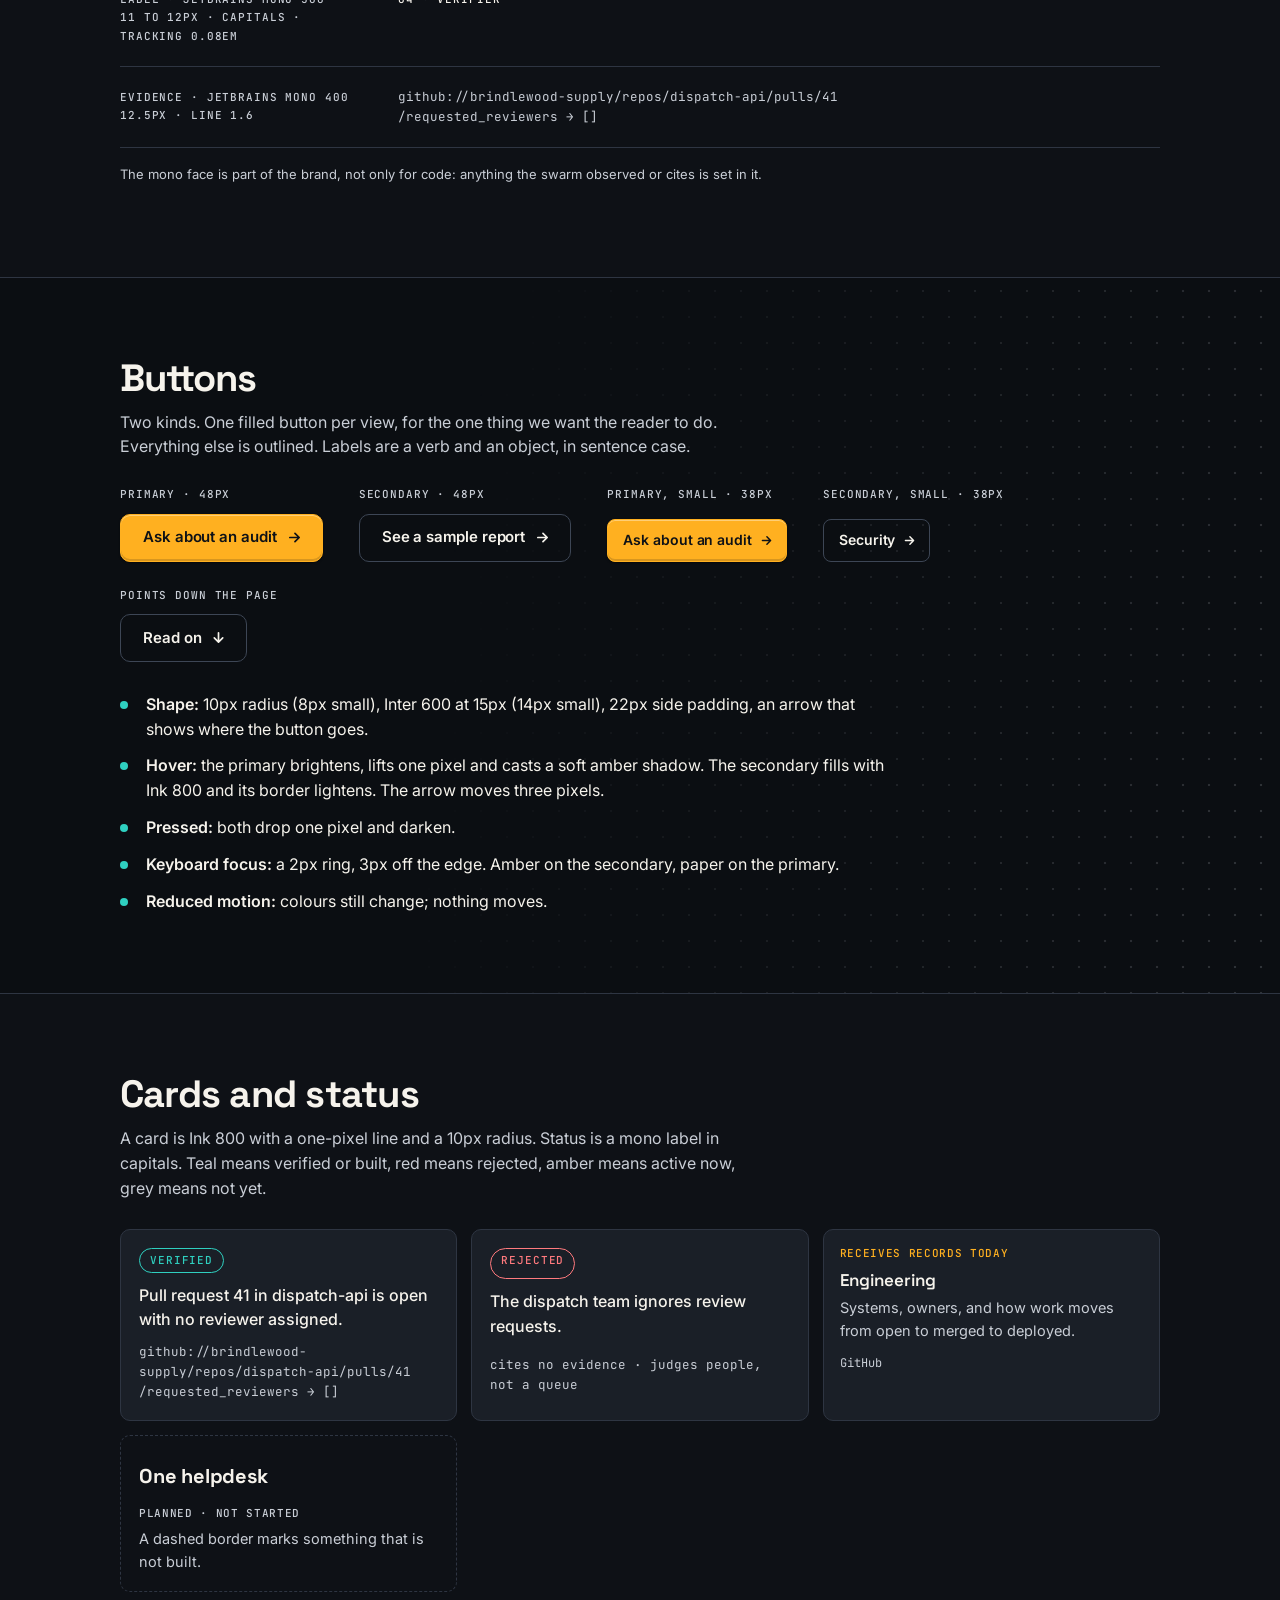
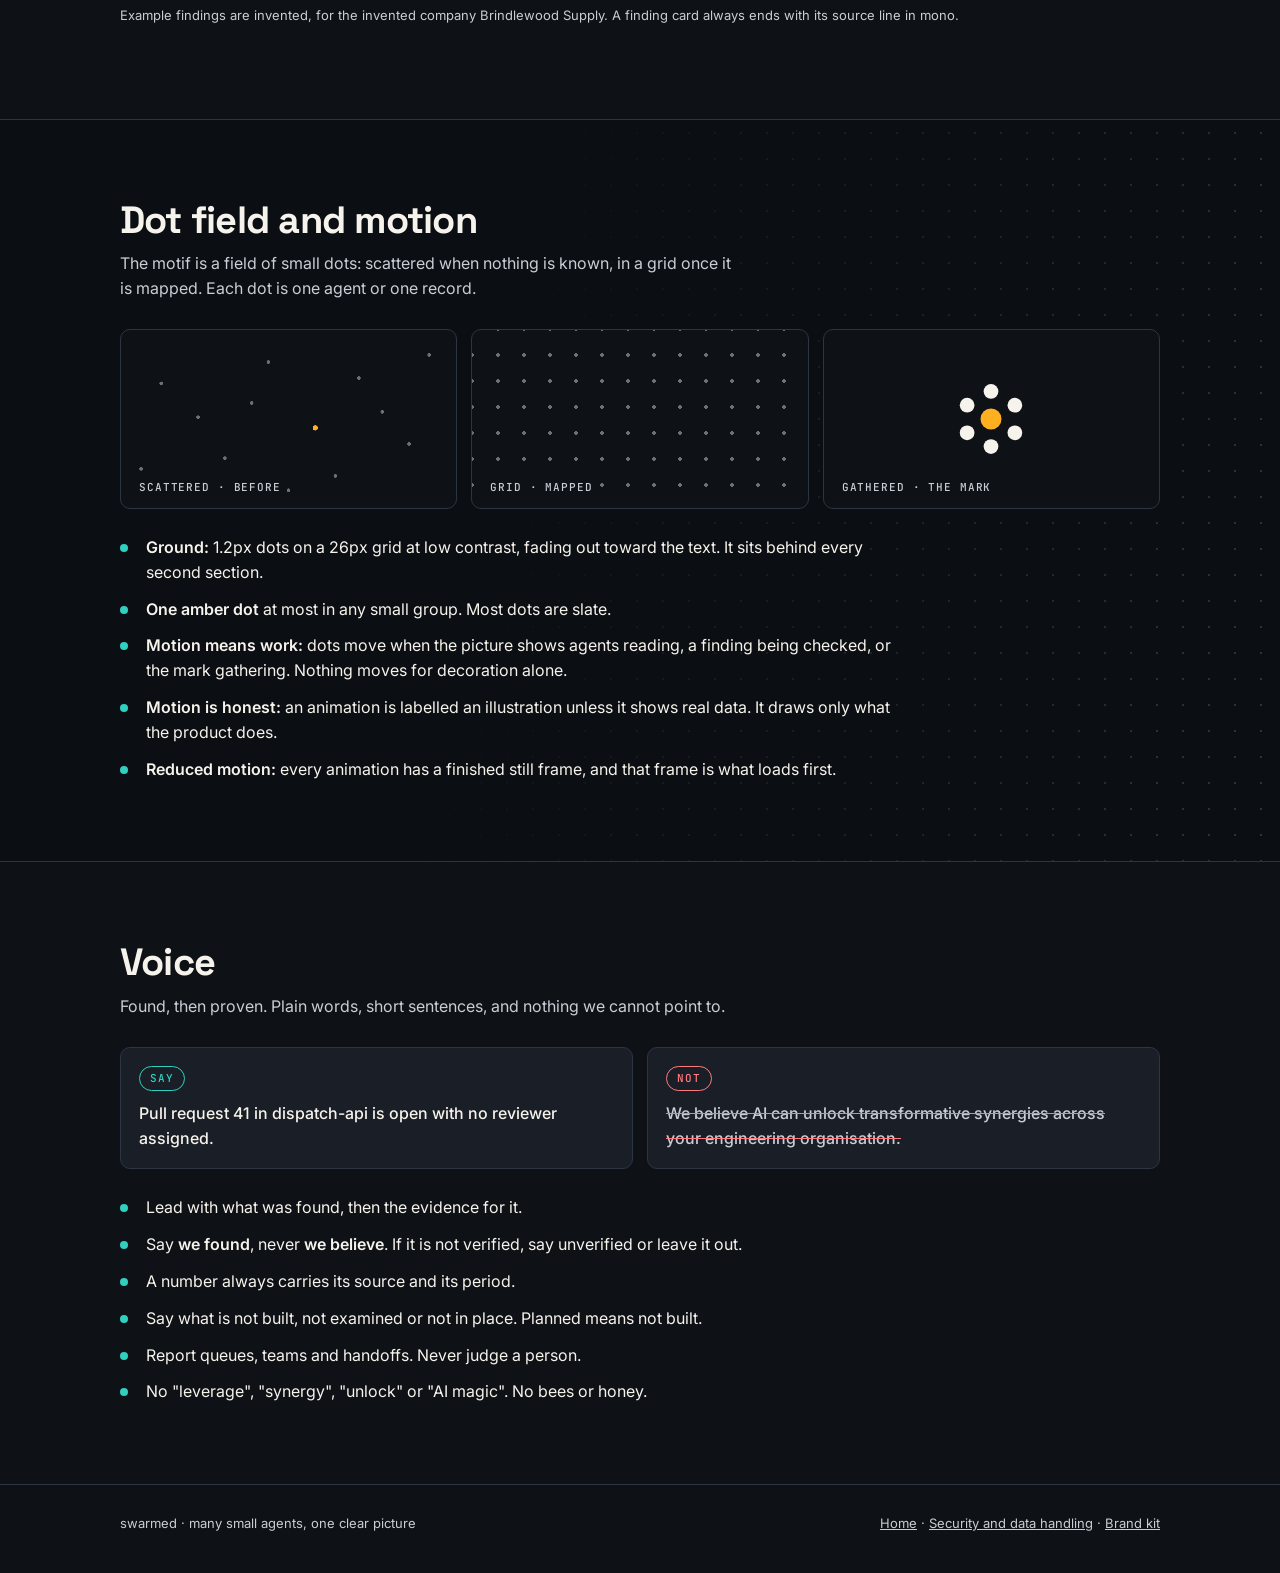
==== commit c9ffdd57: "Publish site from swarmed main 5ee145b: home page written for the business owner, connector wording " ====
--- a/brand.html
+++ b/brand.html
@@ -14,7 +14,7 @@
 <body>
 <header class="top"><div class="wrap bar">
   <a class="logo" href="index.html" aria-label="Swarmed, home"><svg class="mark" viewBox="0 0 64 64" aria-hidden="true"><g><circle class="o" cx="32.00" cy="11.00" r="5.6" style="--dx:-7px;--dy:-22px;--d:0ms"/><circle class="o" cx="50.19" cy="21.50" r="5.6" style="--dx:36px;--dy:-24px;--d:45ms"/><circle class="o" cx="50.19" cy="42.50" r="5.6" style="--dx:20px;--dy:8px;--d:90ms"/><circle class="o" cx="32.00" cy="53.00" r="5.6" style="--dx:9px;--dy:42px;--d:135ms"/><circle class="o" cx="13.81" cy="42.50" r="5.6" style="--dx:-34px;--dy:8px;--d:180ms"/><circle class="o" cx="13.81" cy="21.50" r="5.6" style="--dx:-18px;--dy:-24px;--d:225ms"/></g><circle class="c" cx="32" cy="32" r="8"/></svg><span>swarmed</span></a>
-  <nav aria-label="Main"><a href="index.html#deliverable">What you get</a><a href="index.html#swarm">How it works</a><a href="index.html#report">Sample report</a><a href="index.html#integrations">Integrations</a><a href="security.html">Security</a></nav>
+  <nav aria-label="Main"><a href="index.html#why">Why</a><a href="index.html#deliverable">What you get</a><a href="index.html#how">How it works</a><a href="index.html#report">Sample report</a><a href="index.html#integrations">Integrations</a><a href="security.html">Security</a></nav>
   <a class="btn primary sm" href="index.html#contact">Ask about an audit</a>
 </div></header>
 <div class="hero"><div class="wrap">
--- a/styles.css
+++ b/styles.css
@@ -151,6 +151,7 @@
 .conn { background: var(--ink-800); border: 1px solid var(--line); border-radius: var(--radius); padding: 18px; display: grid; gap: 8px; align-content: start; }
 .conn .name { font: 700 20px/1.2 var(--display); letter-spacing: -.01em; display: flex; align-items: center; gap: 10px; }
 .conn .name img { height: 36px; width: auto; margin: -6px 0 -6px -8px; }
+.conn .name img[class^="lg-"] { margin: 0; max-width: 100%; object-fit: contain; object-position: left center; }
 .conn .st { font: 500 11px/1.3 var(--mono); letter-spacing: .06em; text-transform: uppercase; color: var(--muted); }
 .conn .st.built { color: var(--teal); }
 .conn p { margin: 0; color: var(--muted); font-size: 14.5px; }
@@ -274,3 +275,10 @@
 .voice { display: grid; gap: 14px; grid-template-columns: repeat(auto-fit, minmax(min(100%, 300px), 1fr)); margin-bottom: 26px; }
 .voice > div { background: var(--ink-800); border: 1px solid var(--line); border-radius: var(--radius); padding: 18px; display: grid; gap: 10px; align-content: start; }
 .voice p { margin: 0; font-weight: 500; } .voice .rejected + p { color: var(--muted); text-decoration: line-through; text-decoration-color: var(--red); }
+.conn .name { min-height: 44px; }
+.conn .name img.lg-google-workspace { height: 22px; }
+.conn .name img.lg-zendesk, .conn .name img.lg-quickbooks, .conn .name img.lg-xero { height: 24px; }
+.conn .name img.lg-hubspot, .conn .name img.lg-calendly { height: 28px; }
+.conn .name img.lg-stripe, .conn .name img.lg-linear, .conn .name img.lg-slack, .conn .name img.lg-notion { height: 30px; }
+.conn .name img.lg-salesforce { height: 44px; }
+.conn .name img.lg-microsoft-365 { height: 64px; margin: -10px 0 -10px -16px; }
